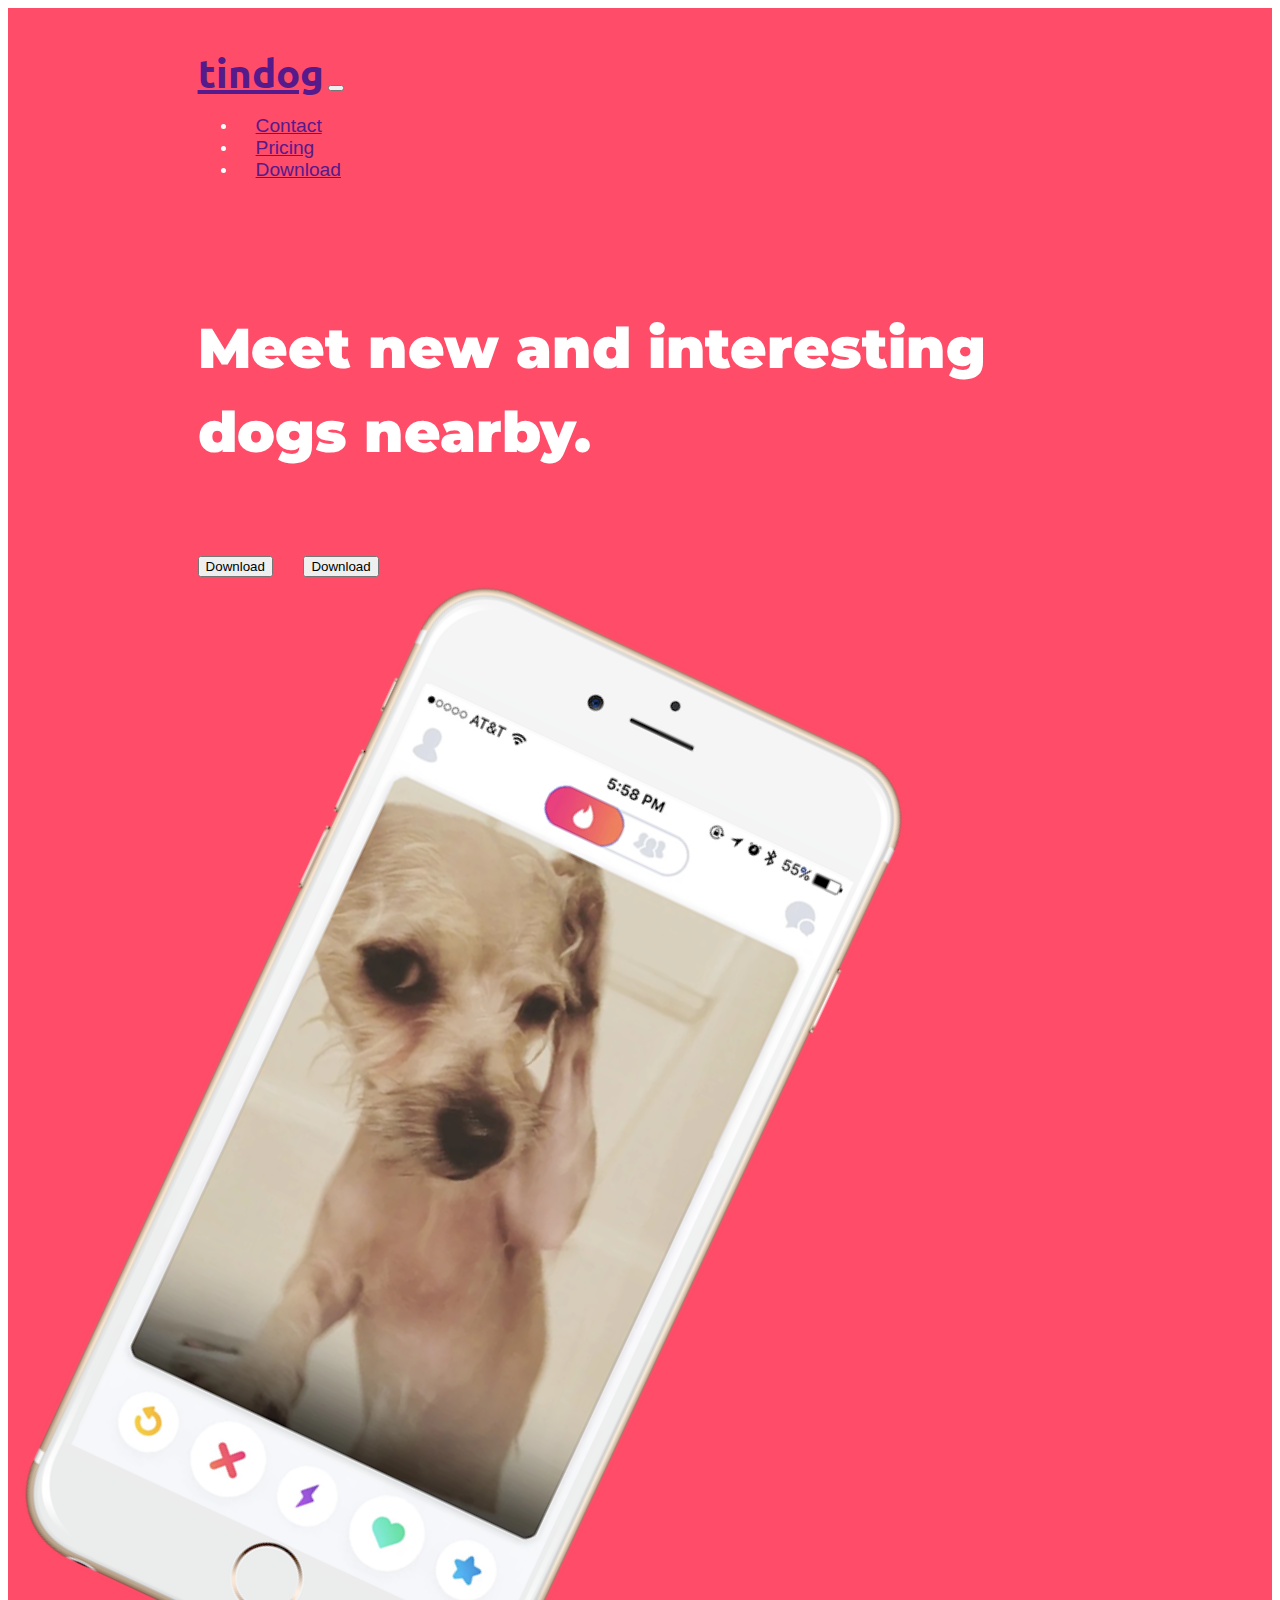
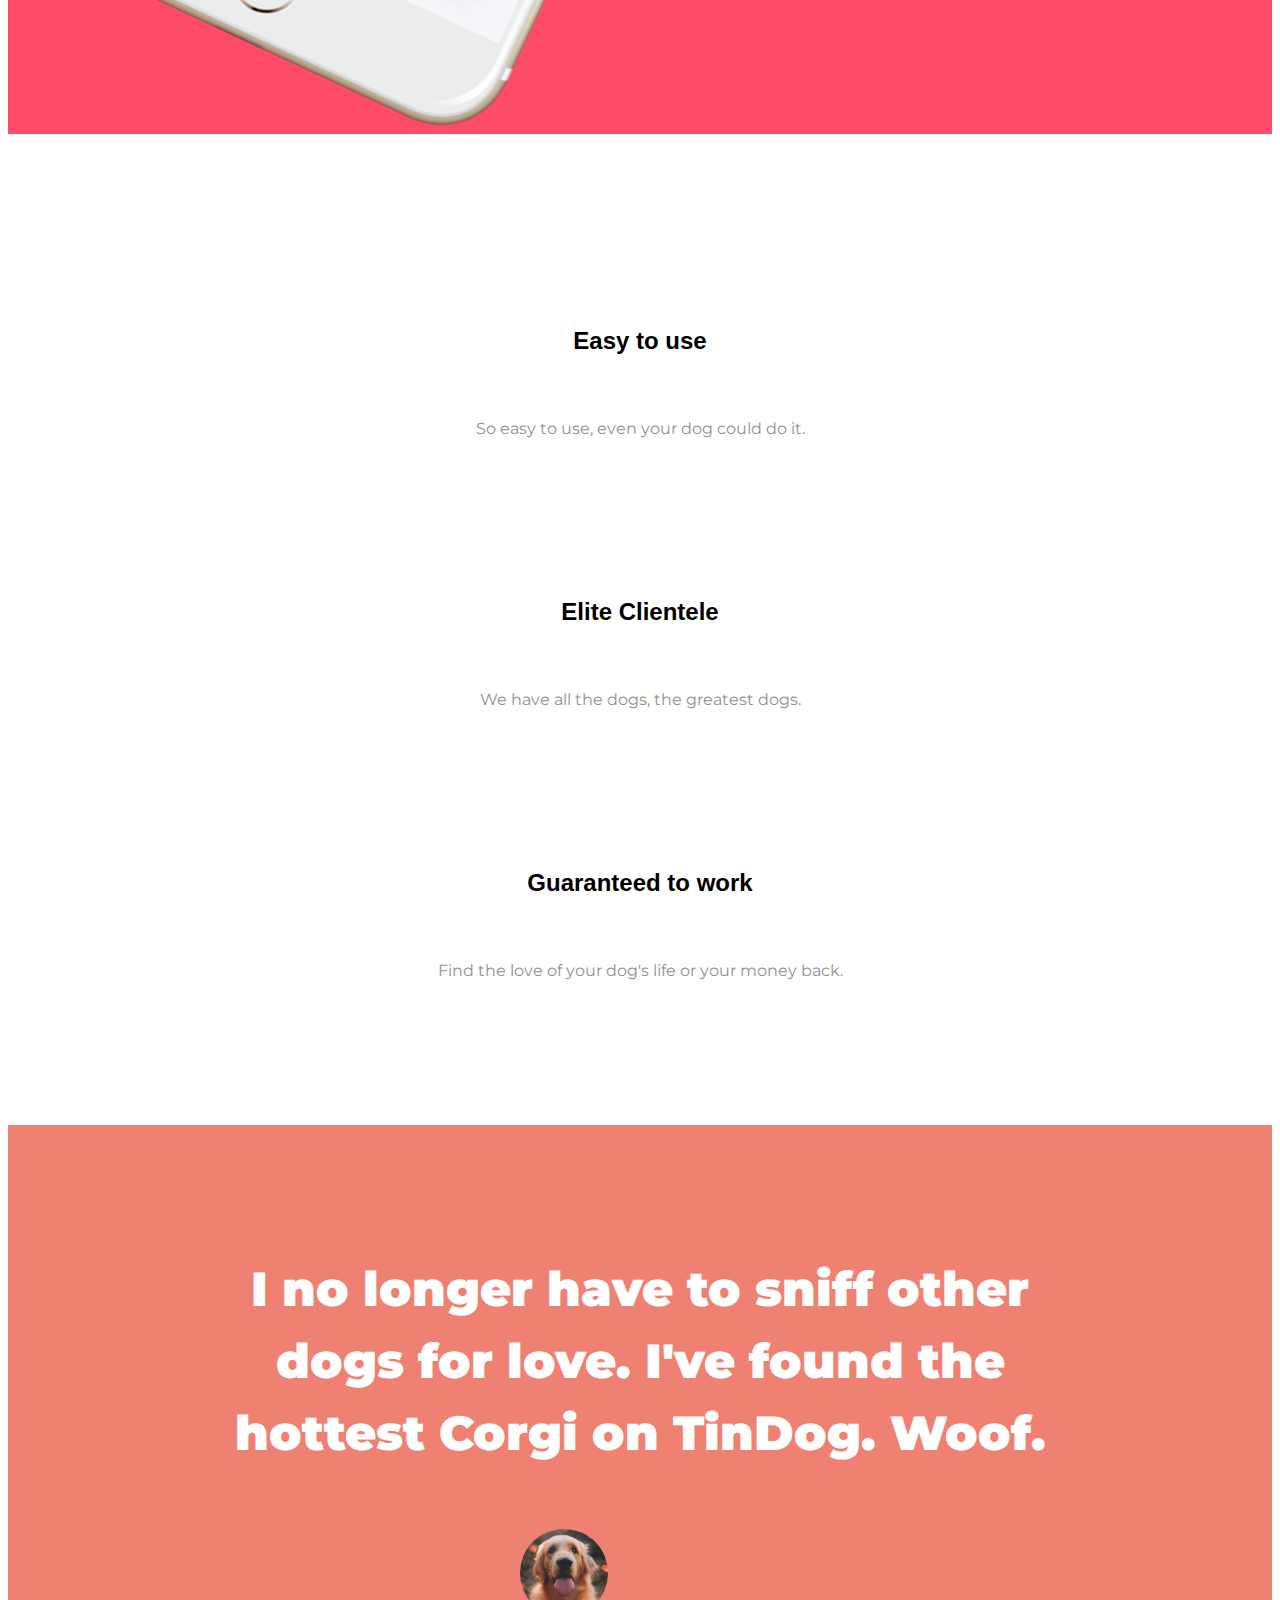
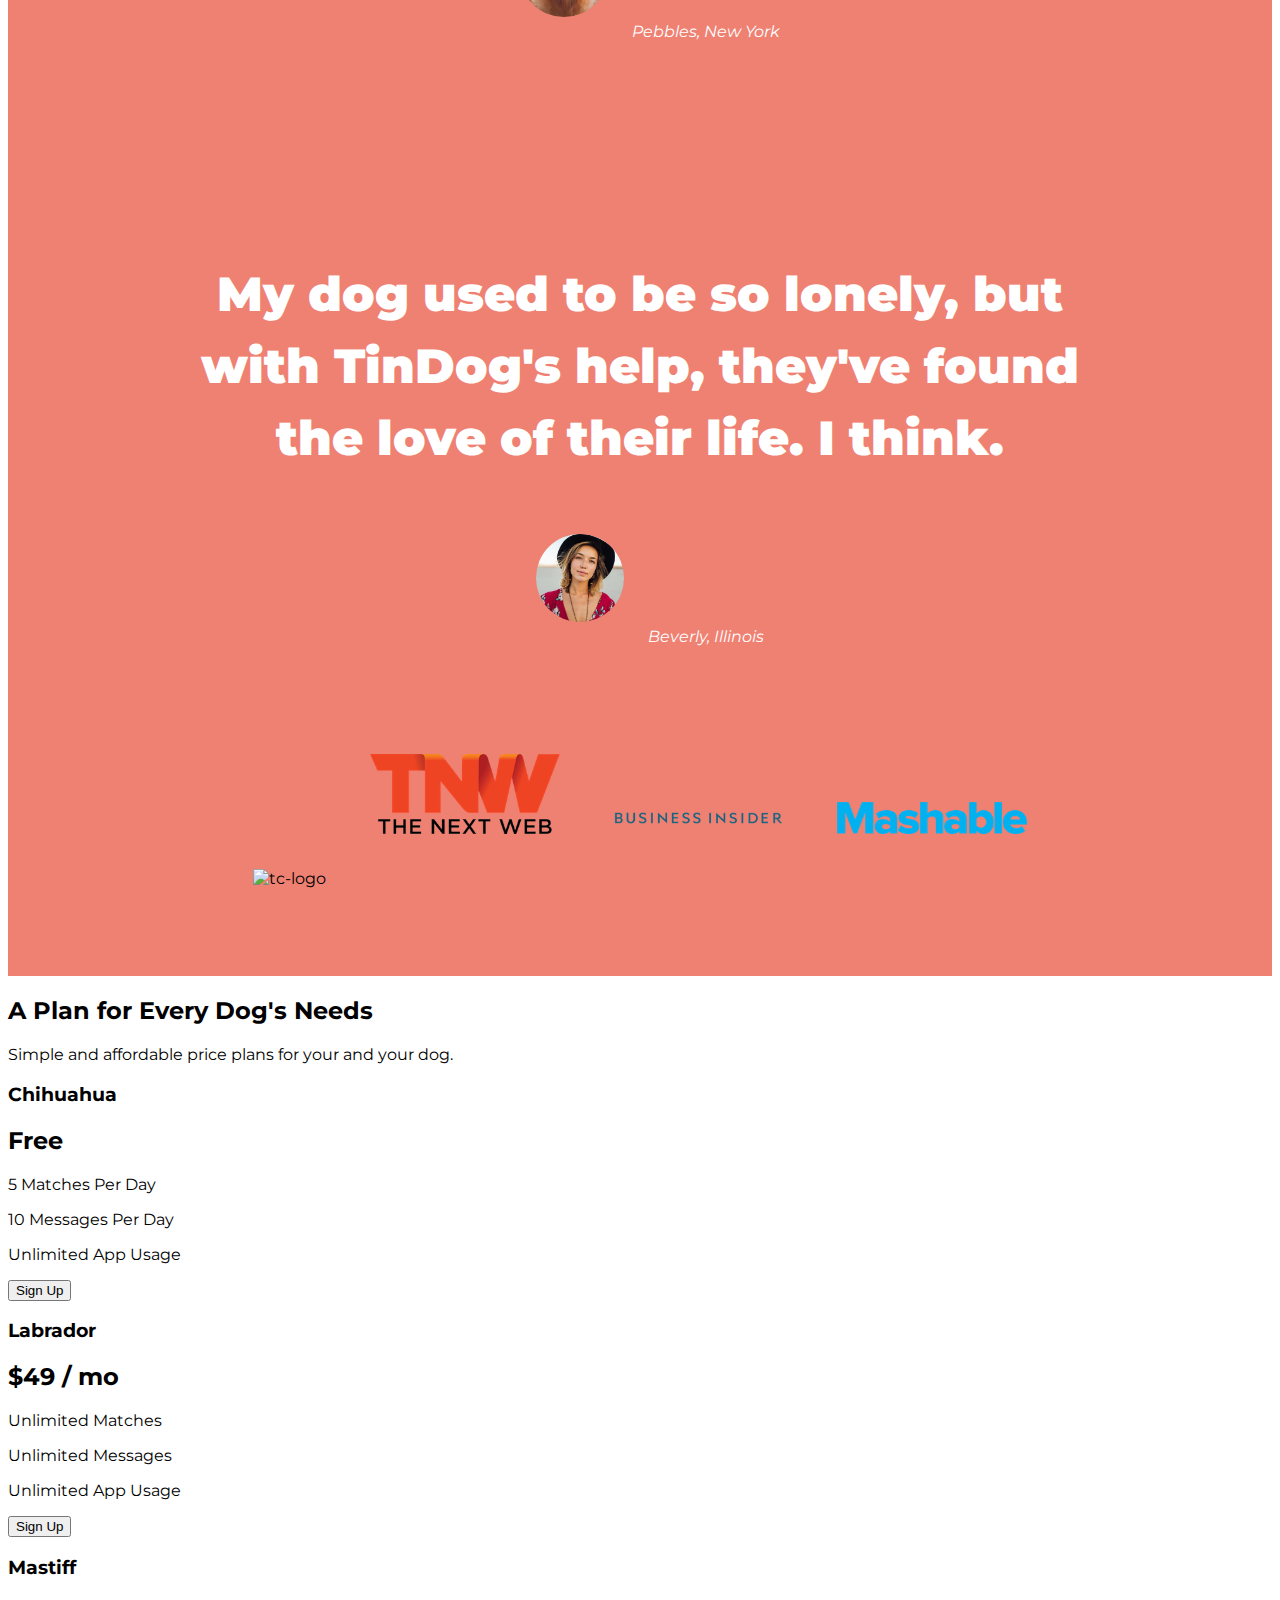
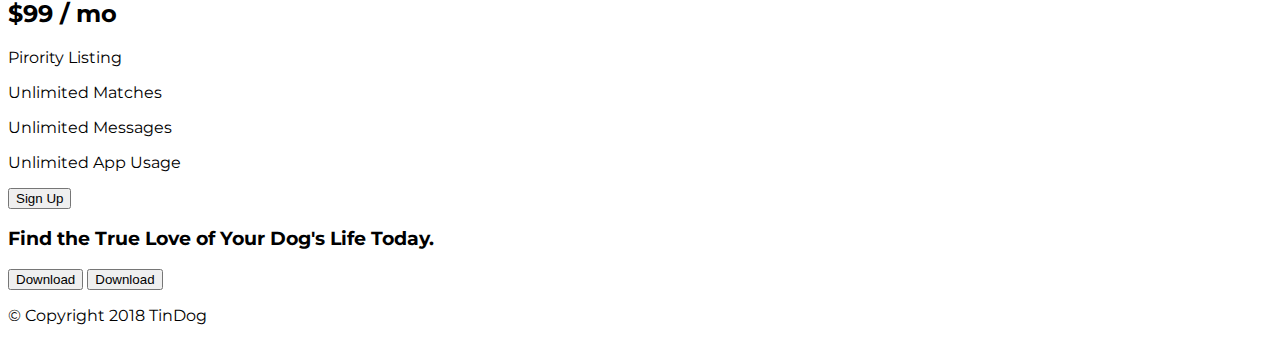
==== section7/tindog/index.html @ 39ee1fd9 "finish styling the testimonials section on the tindog project" ====
<!DOCTYPE html>
<html lang="en">

<head>
  <title>tindog</title>
  
  <meta charset="utf-8">
  <meta name="viewport" content="width=device-width, initial-scale=1, shrink-to-fit=no">

  <!-- Google Fonts -->
  <link rel="preconnect" href="https://fonts.gstatic.com">
  <link href="https://fonts.googleapis.com/css2?family=Montserrat:wght@100;300;400;500;900&family=Ubuntu:wght@300;400;700&display=swap" rel="stylesheet">

  <!-- CSS Stylesheets -->
  <link rel="stylesheet" href="https://cdn.jsdelivr.net/npm/bootstrap@4.6.0/dist/css/bootstrap.min.css" integrity="sha384-B0vP5xmATw1+K9KRQjQERJvTumQW0nPEzvF6L/Z6nronJ3oUOFUFpCjEUQouq2+l" crossorigin="anonymous">
  <link rel="stylesheet" href="css/styles.css">

  <!-- Font Awesome -->
  <script src="https://kit.fontawesome.com/623fcda905.js" crossorigin="anonymous"></script>

  <!-- Bootstrap Scripts -->
  <script src="https://code.jquery.com/jquery-3.5.1.slim.min.js" integrity="sha384-DfXdz2htPH0lsSSs5nCTpuj/zy4C+OGpamoFVy38MVBnE+IbbVYUew+OrCXaRkfj" crossorigin="anonymous"></script>
  <script src="https://cdn.jsdelivr.net/npm/popper.js@1.16.1/dist/umd/popper.min.js" integrity="sha384-9/reFTGAW83EW2RDu2S0VKaIzap3H66lZH81PoYlFhbGU+6BZp6G7niu735Sk7lN" crossorigin="anonymous"></script>
  <script src="https://cdn.jsdelivr.net/npm/bootstrap@4.6.0/dist/js/bootstrap.min.js" integrity="sha384-+YQ4JLhjyBLPDQt//I+STsc9iw4uQqACwlvpslubQzn4u2UU2UFM80nGisd026JF" crossorigin="anonymous"></script>
</head>

<body>

  <section id="title">

    <div class="container-fluid">

      <!-- Nav Bar -->
      <nav class="navbar navbar-expand-lg navbar-dark">
        <a class="navbar-brand" href="">tindog</a>
        <button class="navbar-toggler" type="button" data-toggle="collapse" data-target="#navbarSupportedContent" aria-controls="navbarSupportedContent" aria-expanded="false" aria-label="Toggle navigation">
          <span class="navbar-toggler-icon"></span>
        </button>
        <div class="collapse navbar-collapse" id="navbarSupportedContent">
          <ul class="navbar-nav ml-auto">
              <li class="nav-item">
                  <a class="nav-link" href="">Contact</a>
              </li>
              <li class="nav-item">
                  <a class="nav-link" href="">Pricing</a>
              </li>
              <li class="nav-item">
                  <a class="nav-link" href="">Download</a>
              </li>
          </ul>
        </div>
      </nav>


      <!-- Title -->
      <div class="row">
        <div class="col-lg-6">
          <h1>Meet new and interesting dogs nearby.</h1>
          <button type="button" class="btn btn-dark btn-lg download-button"><span class="fab fa-apple"></span> Download</button>
          <button type="button" class="btn btn-outline-light btn-lg download-button"><span class="fab fa-google-play"></span> Download</button>
        </div>
        <div class="col-lg-6">
          <img class="title-image" src="images/iphone6.png" alt="iphone-mockup">
        </div>
      </div>
        
    </div>

  </section>


  <!-- Features -->

  <section id="features">

    <div class="row">

      <div class="col-lg-4 feature-box">
        <span class="fas fa-check-circle fa-4x icon"></span>
        <h3>Easy to use</h3>
        <p>So easy to use, even your dog could do it.</p>
      </div>
        
      <div class="col-lg-4 feature-box">
        <span class="fas fa-bullseye fa-4x icon"></span>
        <h3>Elite Clientele</h3>
        <p>We have all the dogs, the greatest dogs.</p>
      </div>

      <div class="col-lg-4 feature-box">
        <span class="fas fa-heart fa-4x icon"></span>
        <h3>Guaranteed to work</h3>
        <p>Find the love of your dog's life or your money back.</p>
      </div>
      
    </div>

  </section>


  <!-- Testimonials -->

  <section id="testimonials">

    <div id = "testimonial-carousel" class="carousel slide" data-ride="false">

      <div class="carousel-inner">
        <div class="carousel-item active">
          <h2>I no longer have to sniff other dogs for love. I've found the hottest Corgi on TinDog. Woof.</h2>
          <img class="testimonial-image" src="images/dog-img.jpg" alt="dog-profile">
          <em>Pebbles, New York</em>
        </div>
        <div class="carousel-item">
          <h2 class="testimonial-text">My dog used to be so lonely, but with TinDog's help, they've found the love of their life. I think.</h2>
          <img class="testimonial-image" src="images/lady-img.jpg" alt="lady-profile">
          <em>Beverly, Illinois</em>
        </div>
      </div>
      <a class="carousel-control-prev" href="#testimonial-carousel" role="button" data-slide="prev">
        <span class="carousel-control-prev-icon"></span>
      </a>
      <a class="carousel-control-next" href="#testimonial-carousel" role="button" data-slide="next">
        <span class="carousel-control-next-icon"></span>
      </a>

    </div>

  </section>


  <!-- Press -->

  <section id="press">
    
    <img class="press-image" src="images/techcrunch.png" alt="tc-logo">
    <img class="press-image" src="images/tnw.png" alt="tnw-logo">
    <img class="press-image" src="images/bizinsider.png" alt="biz-insider-logo">
    <img class="press-image" src="images/mashable.png" alt="mashable-logo">

  </section>


  <!-- Pricing -->

  <section id="pricing">

    <h2>A Plan for Every Dog's Needs</h2>
    <p>Simple and affordable price plans for your and your dog.</p>


    <h3>Chihuahua</h3>
    <h2>Free</h2>
    <p>5 Matches Per Day</p>
    <p>10 Messages Per Day</p>
    <p>Unlimited App Usage</p>
    <button type="button">Sign Up</button>


    <h3>Labrador</h3>
    <h2>$49 / mo</h2>
    <p>Unlimited Matches</p>
    <p>Unlimited Messages</p>
    <p>Unlimited App Usage</p>
    <button type="button">Sign Up</button>


    <h3>Mastiff</h3>
    <h2>$99 / mo</h2>
    <p>Pirority Listing</p>
    <p>Unlimited Matches</p>
    <p>Unlimited Messages</p>
    <p>Unlimited App Usage</p>
    <button type="button">Sign Up</button>

  </section>


  <!-- Call to Action -->

  <section id="cta">

    <h3>Find the True Love of Your Dog's Life Today.</h3>
    <button type="button">Download</button>
    <button type="button">Download</button>

  </section>


  <!-- Footer -->

  <footer id="footer">

    <p>© Copyright 2018 TinDog</p>

  </footer>


</body>

</html>
---- section7/tindog/css/styles.css ----
body {
    font-family: 'Montserrat', sans-serif;
}

h1 {
    font-family: 'Montserrat', sans-serif;
    font-size: 3.5rem;
    font-weight: 900;
    line-height: 1.5;
}

#title {
    background-color: #ff4c68;
    color: white;
}

.container-fluid {
    padding: 3% 15%;
}

/* Navigation Bar */
.navbar {
    padding: 0 0 4.5rem;
}

.navbar-brand {
    font-family: 'Ubuntu', sans-serif;
    font-size: 2.5rem;
    font-weight: bold;
}

.nav-item {
    padding: 0 18px;
}

.nav-link {
    font-family: 'Monserrat', sans-serif;
    font-size: 1.2rem;
    font-weight: 300;
}

/* Download Buttons */
.download-button {
    margin: 5% 3% 5% 0;
}

/* Title Image */
.title-image {
    width: 60%;
    transform: rotate(25deg);
}

/* Features */
#features {
    padding: 7% 15%;
}

.feature-box {
    text-align: center;
    padding: 4.5%;
}

.feature-box h3 {
    font-family: 'Monserrat', sans-serif;
    font-size: 1.5rem;
    font-weight: bold;
    padding: 5%;
}

.feature-box p {
    color: #8f8f8f;
}

.icon {
    color: #ef8172;
    margin-bottom: 1rem;
}

.icon:hover {
    color: #ff4c68;
}

/* Testimonial section */

#testimonials {
    background-color: #ef8172;
    text-align: center;
    color: #fff;
}

#testimonials h2 {
    font-family: 'Montserrat', sans-serif;
    font-size: 3rem;
    font-weight: 900;
    line-height: 1.5;
}

.testimonial-image {
    width: 10%;
    border-radius: 100%;
    margin: 20px;
}

.carousel-item {
    padding: 7% 15%;
}

#press {
    background-color: #ef8172;
    text-align: center;
    padding-bottom: 3%;
}

.press-image {
    width: 15%;
    margin: 20px 20px 50px;
}
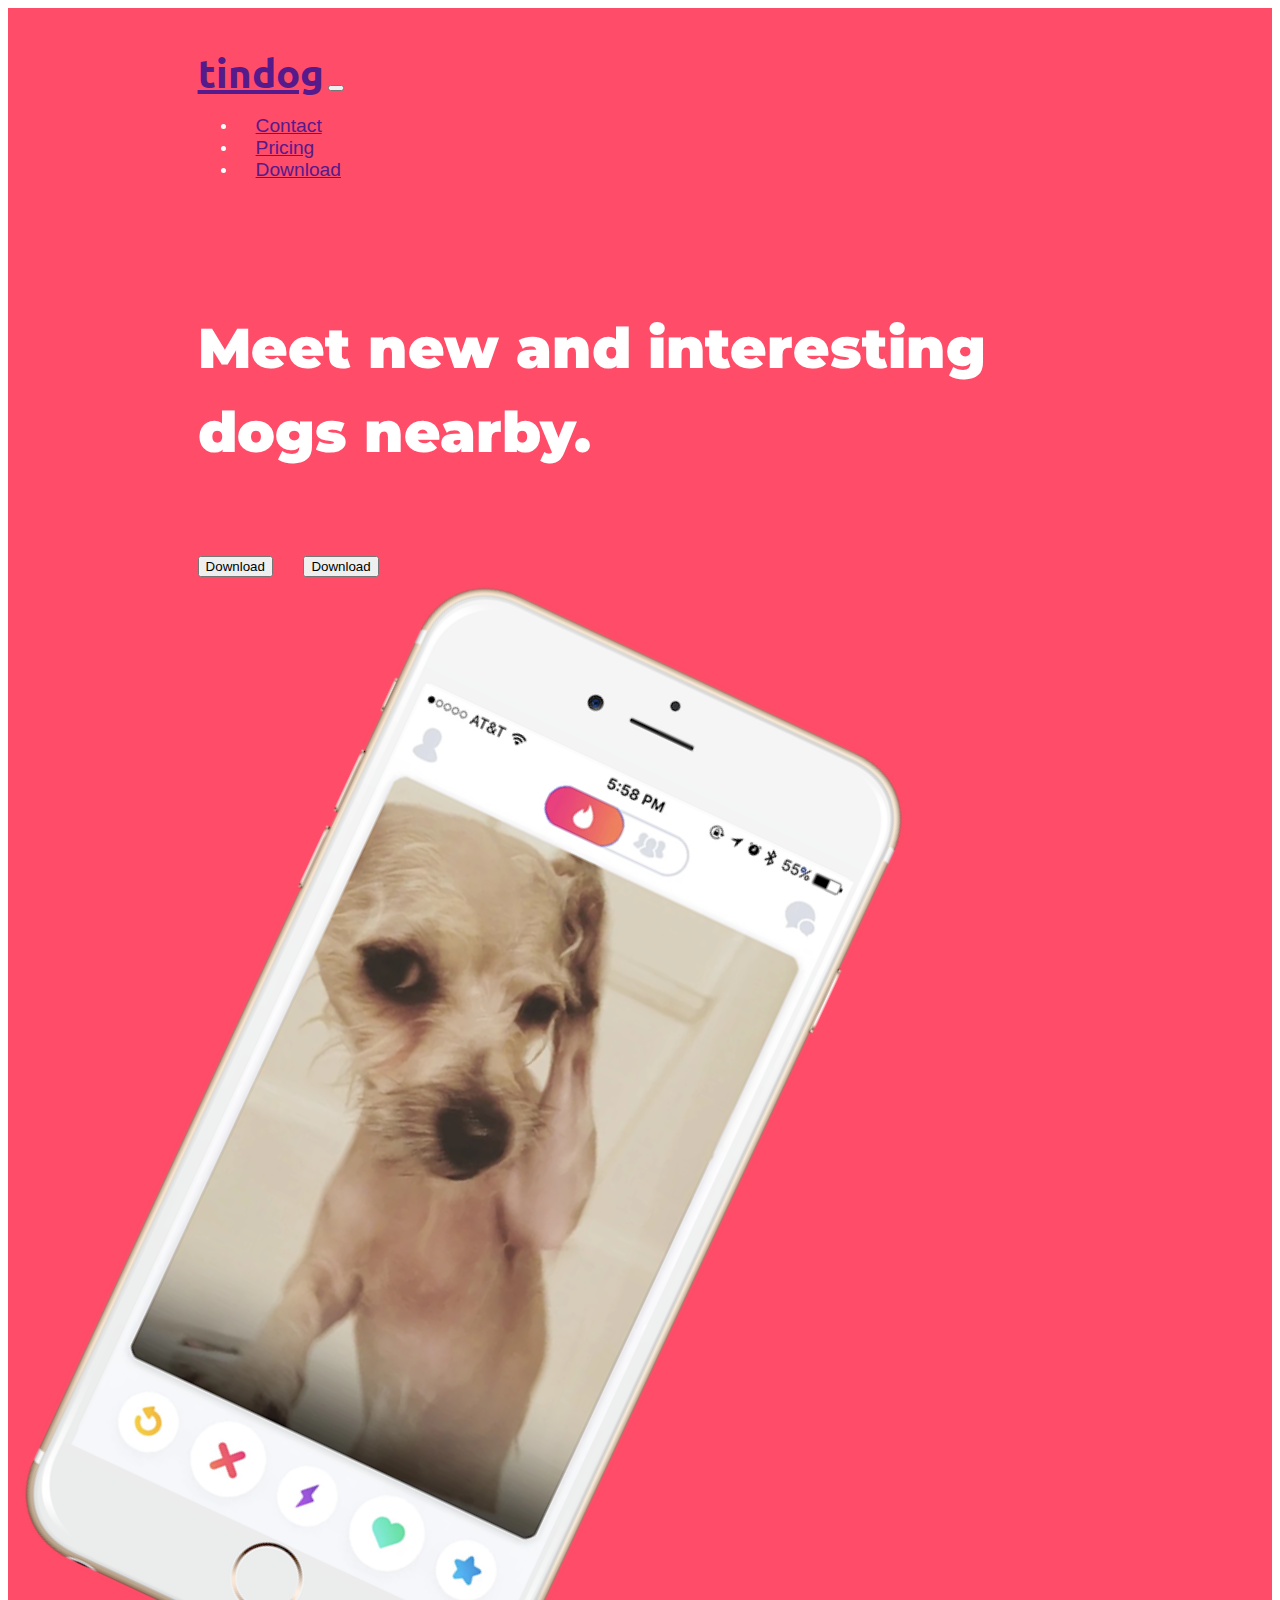
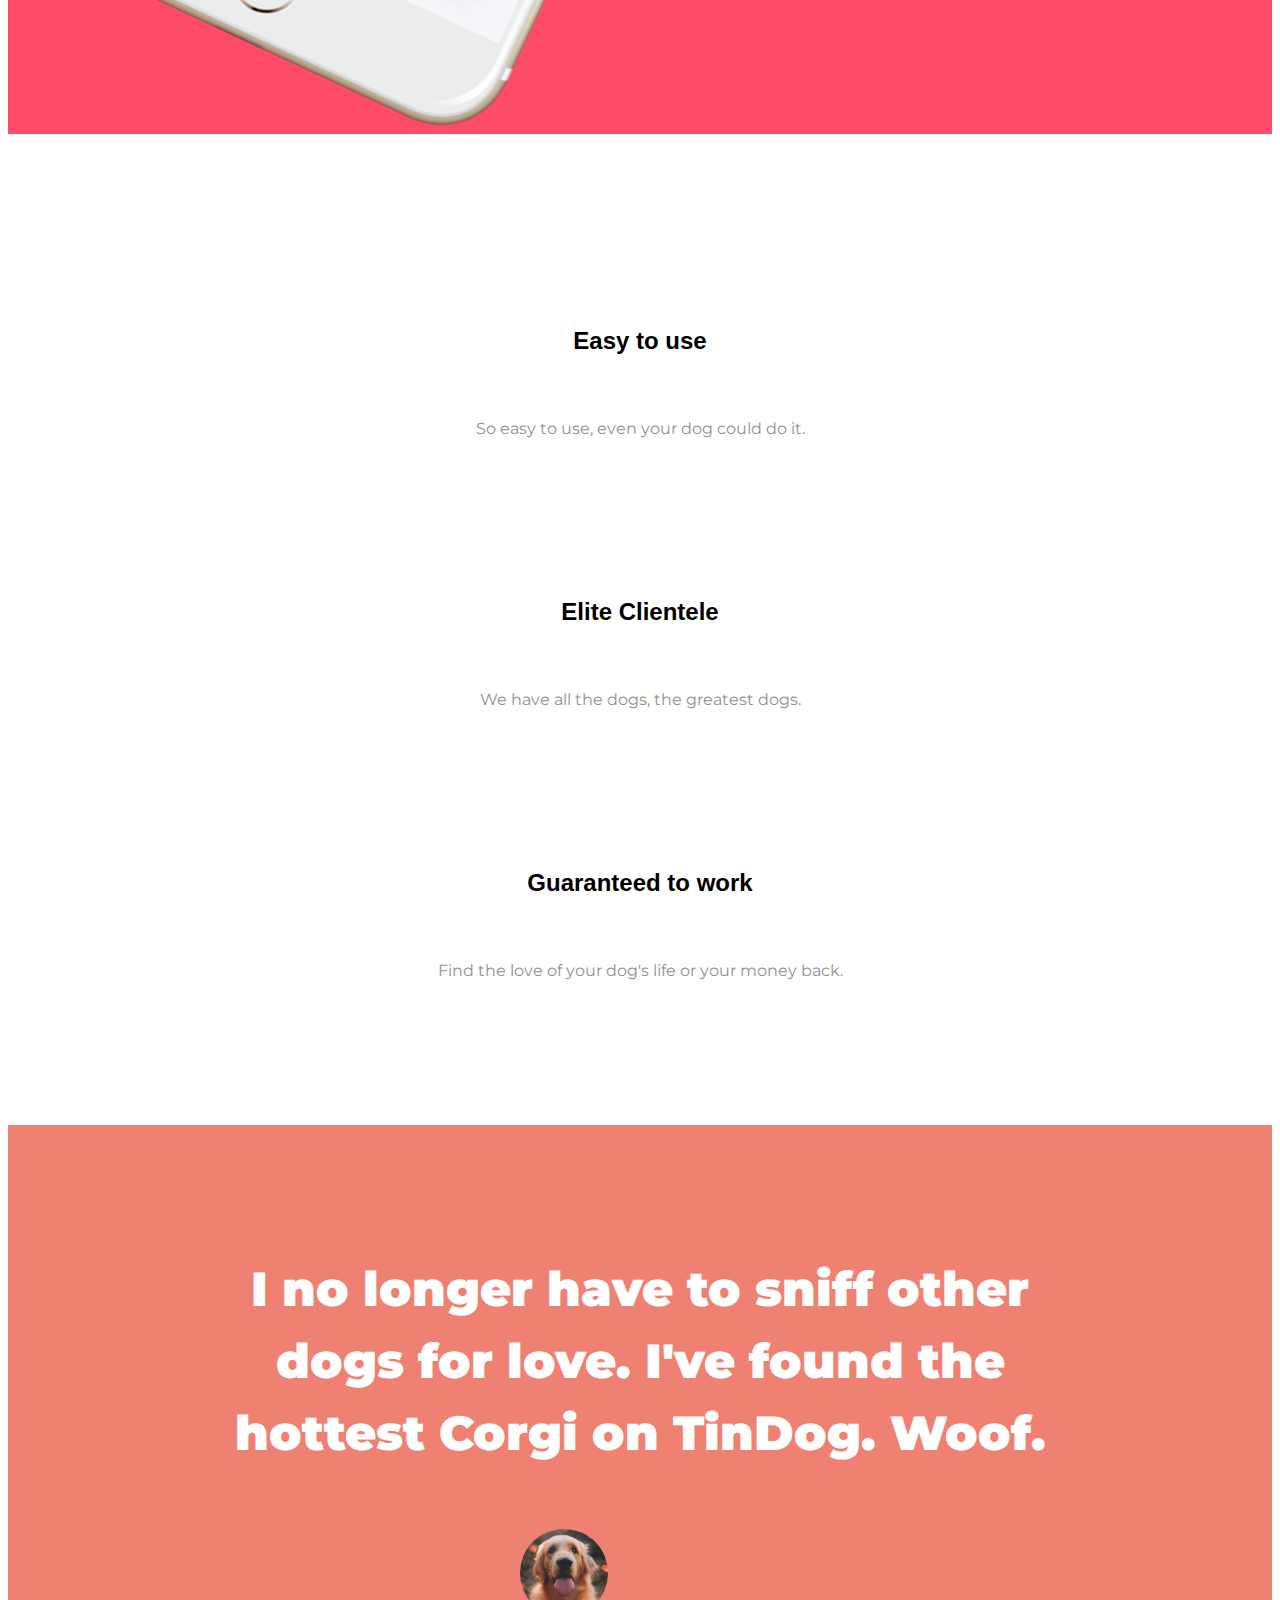
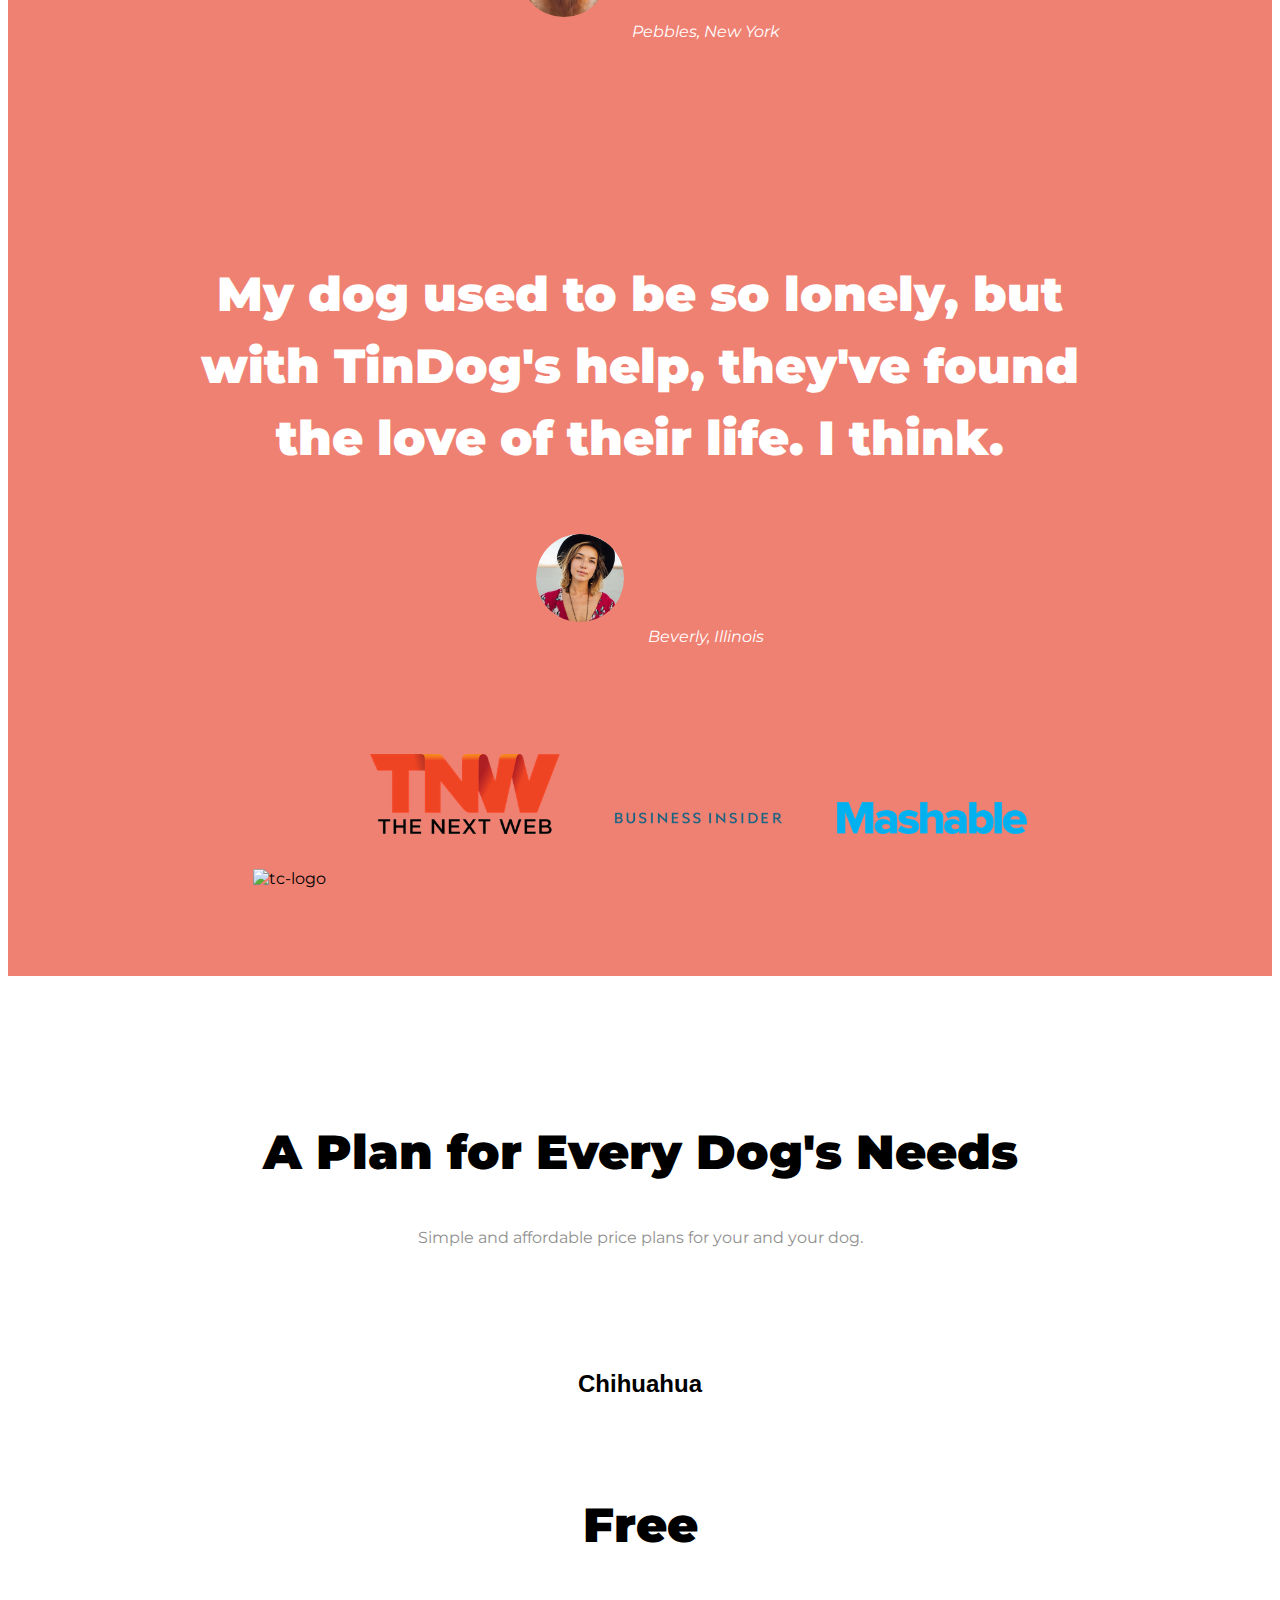
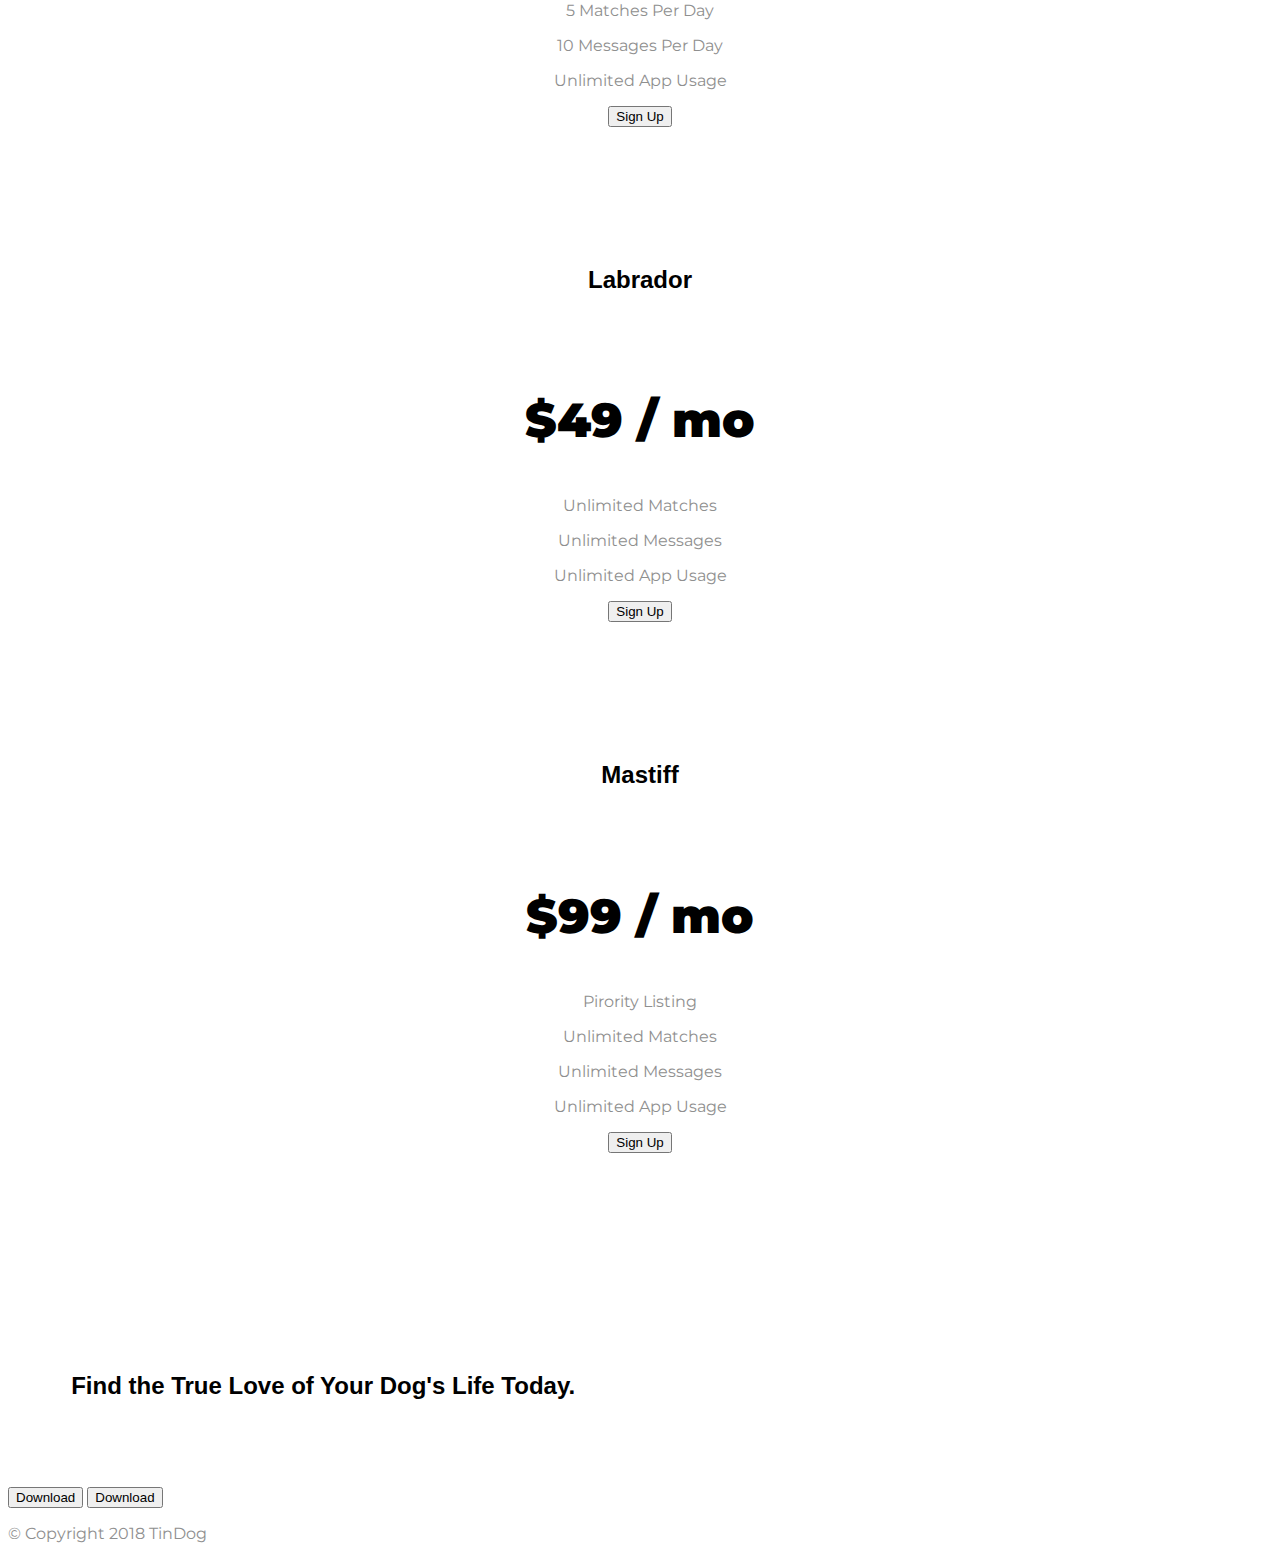
==== commit a41f1394: "finish styling the pricing section on the tindog project" ====
--- a/section7/tindog/index.html
+++ b/section7/tindog/index.html
@@ -131,7 +131,7 @@
   <!-- Press -->
 
   <section id="press">
-    
+
     <img class="press-image" src="images/techcrunch.png" alt="tc-logo">
     <img class="press-image" src="images/tnw.png" alt="tnw-logo">
     <img class="press-image" src="images/bizinsider.png" alt="biz-insider-logo">
@@ -147,30 +147,55 @@
     <h2>A Plan for Every Dog's Needs</h2>
     <p>Simple and affordable price plans for your and your dog.</p>
 
-
-    <h3>Chihuahua</h3>
-    <h2>Free</h2>
-    <p>5 Matches Per Day</p>
-    <p>10 Messages Per Day</p>
-    <p>Unlimited App Usage</p>
-    <button type="button">Sign Up</button>
-
-
-    <h3>Labrador</h3>
-    <h2>$49 / mo</h2>
-    <p>Unlimited Matches</p>
-    <p>Unlimited Messages</p>
-    <p>Unlimited App Usage</p>
-    <button type="button">Sign Up</button>
-
-
-    <h3>Mastiff</h3>
-    <h2>$99 / mo</h2>
-    <p>Pirority Listing</p>
-    <p>Unlimited Matches</p>
-    <p>Unlimited Messages</p>
-    <p>Unlimited App Usage</p>
-    <button type="button">Sign Up</button>
+    <div class="row">
+
+      <div class="pricing-column col-lg-4 col-md-6">
+        <div class="card">
+          <div class="card-header">
+            <h3>Chihuahua</h3>
+          </div>
+          <div class="card-body">
+            <h2>Free</h2>
+            <p>5 Matches Per Day</p>
+            <p>10 Messages Per Day</p>
+            <p>Unlimited App Usage</p>
+            <button class="btn btn-lg btn-block btn-outline-dark" type="button">Sign Up</button>
+          </div>
+        </div>
+      </div>
+
+      <div class="pricing-column col-lg-4 col-md-6">
+        <div class="card">
+          <div class="card-header">
+            <h3>Labrador</h3>
+          </div>
+          <div class="card-body">
+            <h2>$49 / mo</h2>
+            <p>Unlimited Matches</p>
+            <p>Unlimited Messages</p>
+            <p>Unlimited App Usage</p>
+            <button class="btn btn-lg btn-block btn-dark" type="button">Sign Up</button>
+          </div>
+        </div>
+      </div>
+
+      <div class="pricing-column col-lg-4 col-md-12">
+        <div class="card">
+          <div class="card-header">
+            <h3>Mastiff</h3>
+          </div>
+          <div class="card-body">
+            <h2>$99 / mo</h2>
+            <p>Pirority Listing</p>
+            <p>Unlimited Matches</p>
+            <p>Unlimited Messages</p>
+            <p>Unlimited App Usage</p>
+            <button class="btn btn-lg btn-block btn-dark" type="button">Sign Up</button>
+          </div>
+        </div>
+      </div>
+
+    </div>
 
   </section>
 
--- a/section7/tindog/css/styles.css
+++ b/section7/tindog/css/styles.css
@@ -7,6 +7,24 @@
     font-size: 3.5rem;
     font-weight: 900;
     line-height: 1.5;
+}
+
+h2 {
+    font-family: 'Montserrat', sans-serif;
+    font-size: 3rem;
+    font-weight: 900;
+    line-height: 1.5;
+}
+
+h3 {
+    font-family: 'Monserrat', sans-serif;
+    font-size: 1.5rem;
+    font-weight: bold;
+    padding: 5%;
+}
+
+p {
+    color: #8f8f8f;
 }
 
 #title {
@@ -60,17 +78,6 @@
     padding: 4.5%;
 }
 
-.feature-box h3 {
-    font-family: 'Monserrat', sans-serif;
-    font-size: 1.5rem;
-    font-weight: bold;
-    padding: 5%;
-}
-
-.feature-box p {
-    color: #8f8f8f;
-}
-
 .icon {
     color: #ef8172;
     margin-bottom: 1rem;
@@ -86,13 +93,6 @@
     background-color: #ef8172;
     text-align: center;
     color: #fff;
-}
-
-#testimonials h2 {
-    font-family: 'Montserrat', sans-serif;
-    font-size: 3rem;
-    font-weight: 900;
-    line-height: 1.5;
 }
 
 .testimonial-image {
@@ -115,3 +115,14 @@
     width: 15%;
     margin: 20px 20px 50px;
 }
+
+/* Pricing Section */
+
+#pricing {
+    padding: 100px;
+    text-align: center;
+}
+
+.pricing-column {
+    padding: 3% 2%;
+}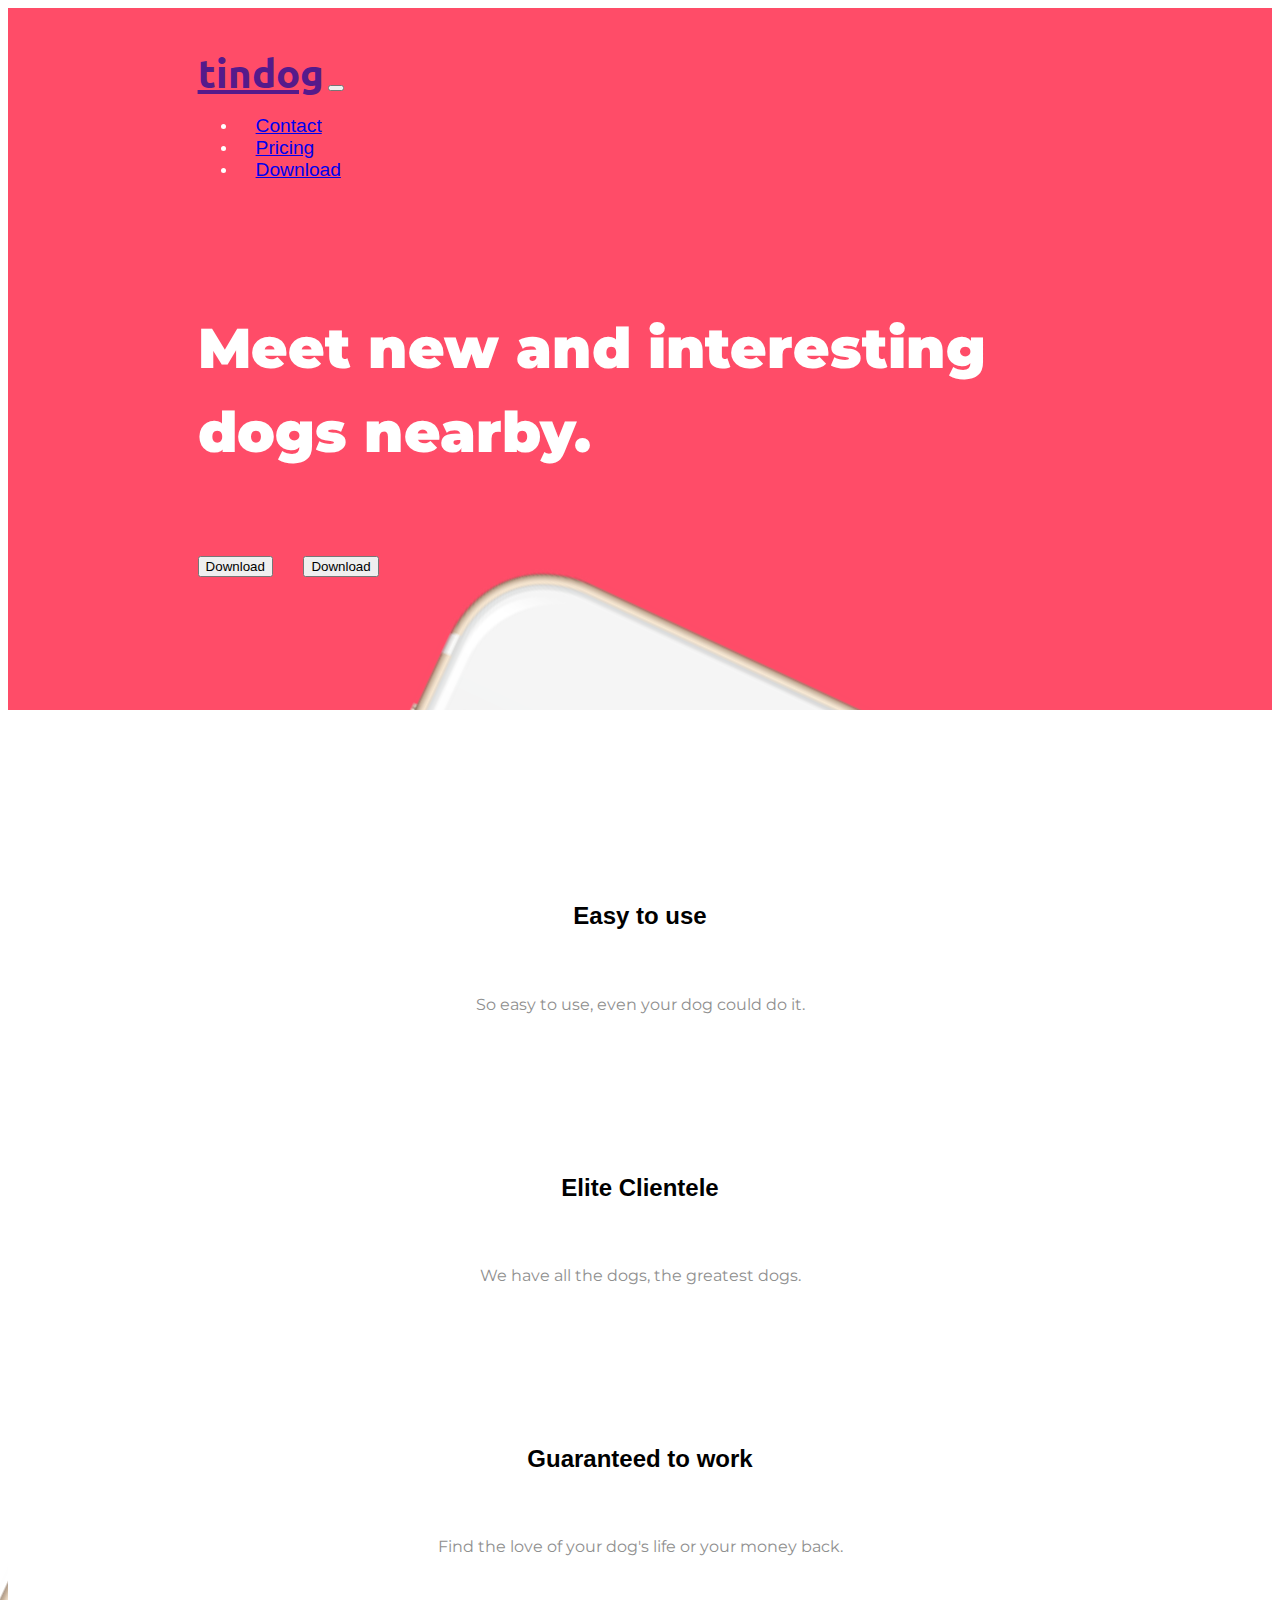
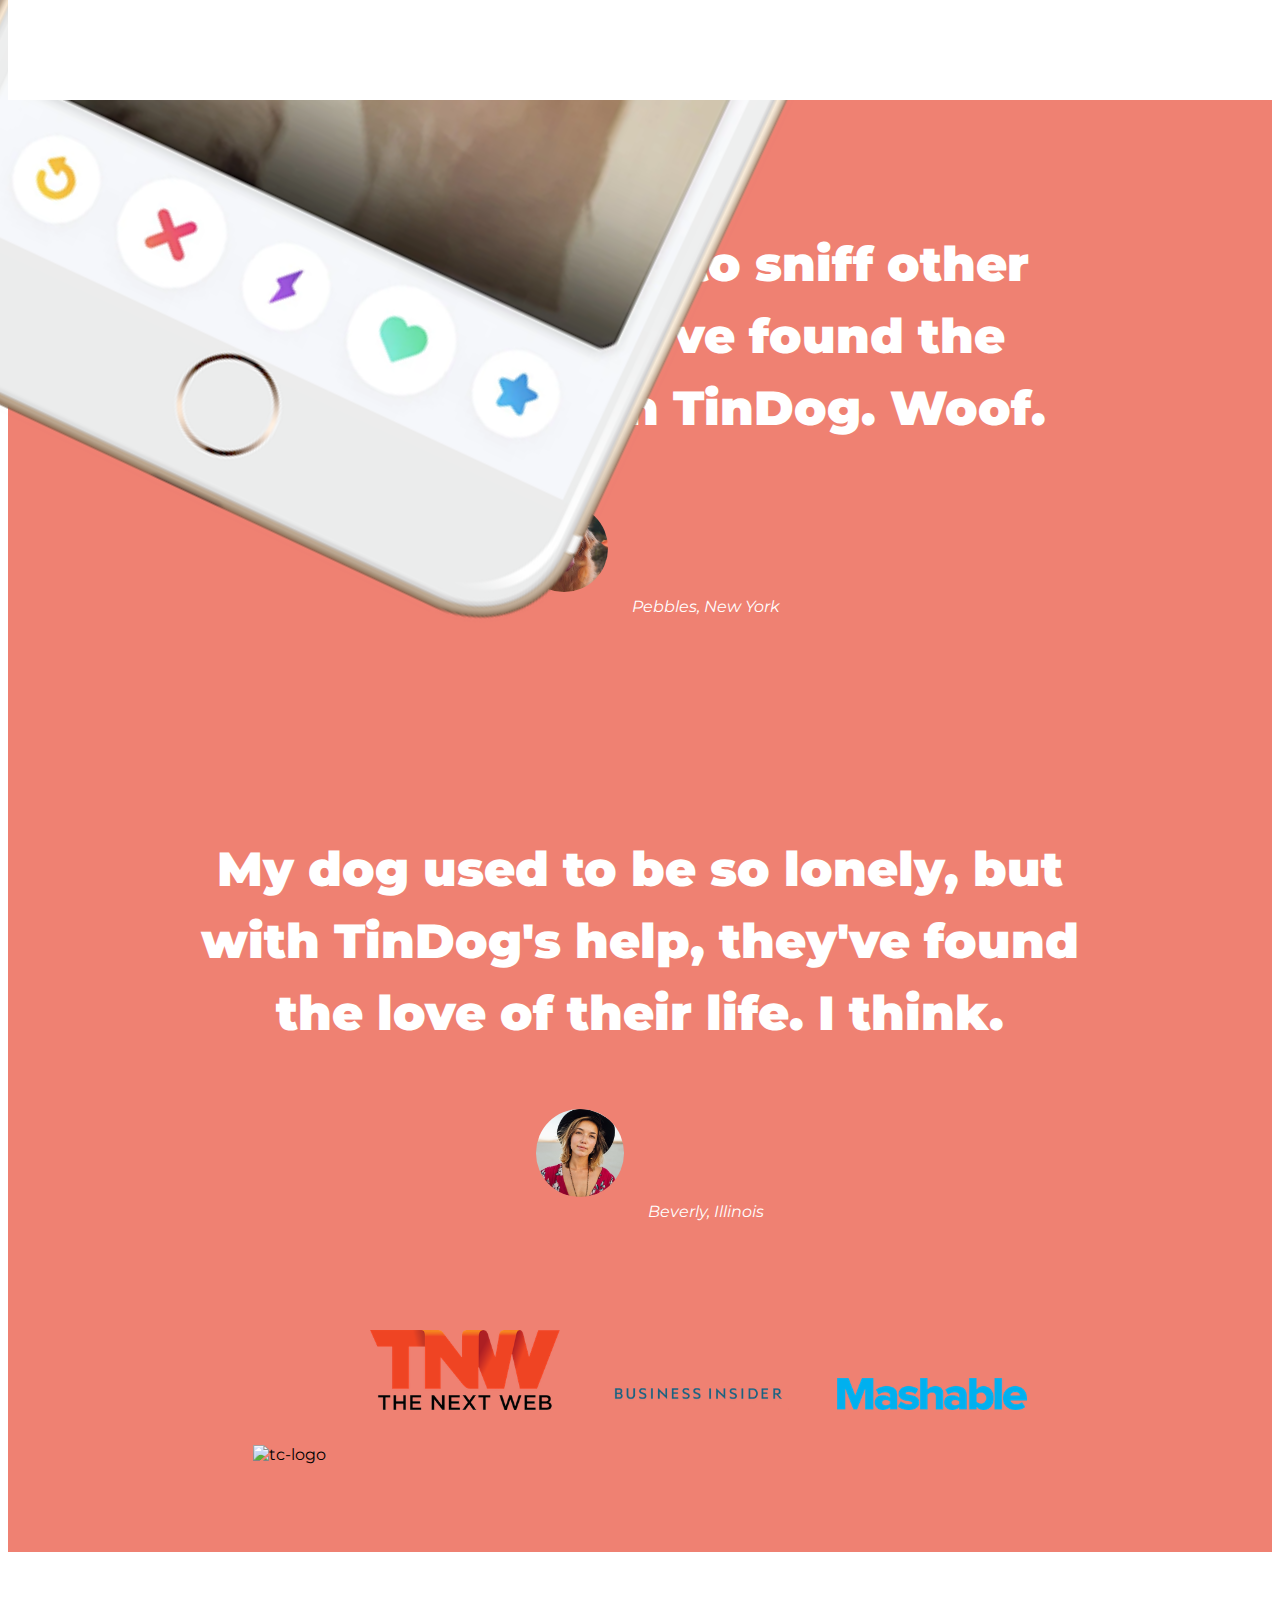
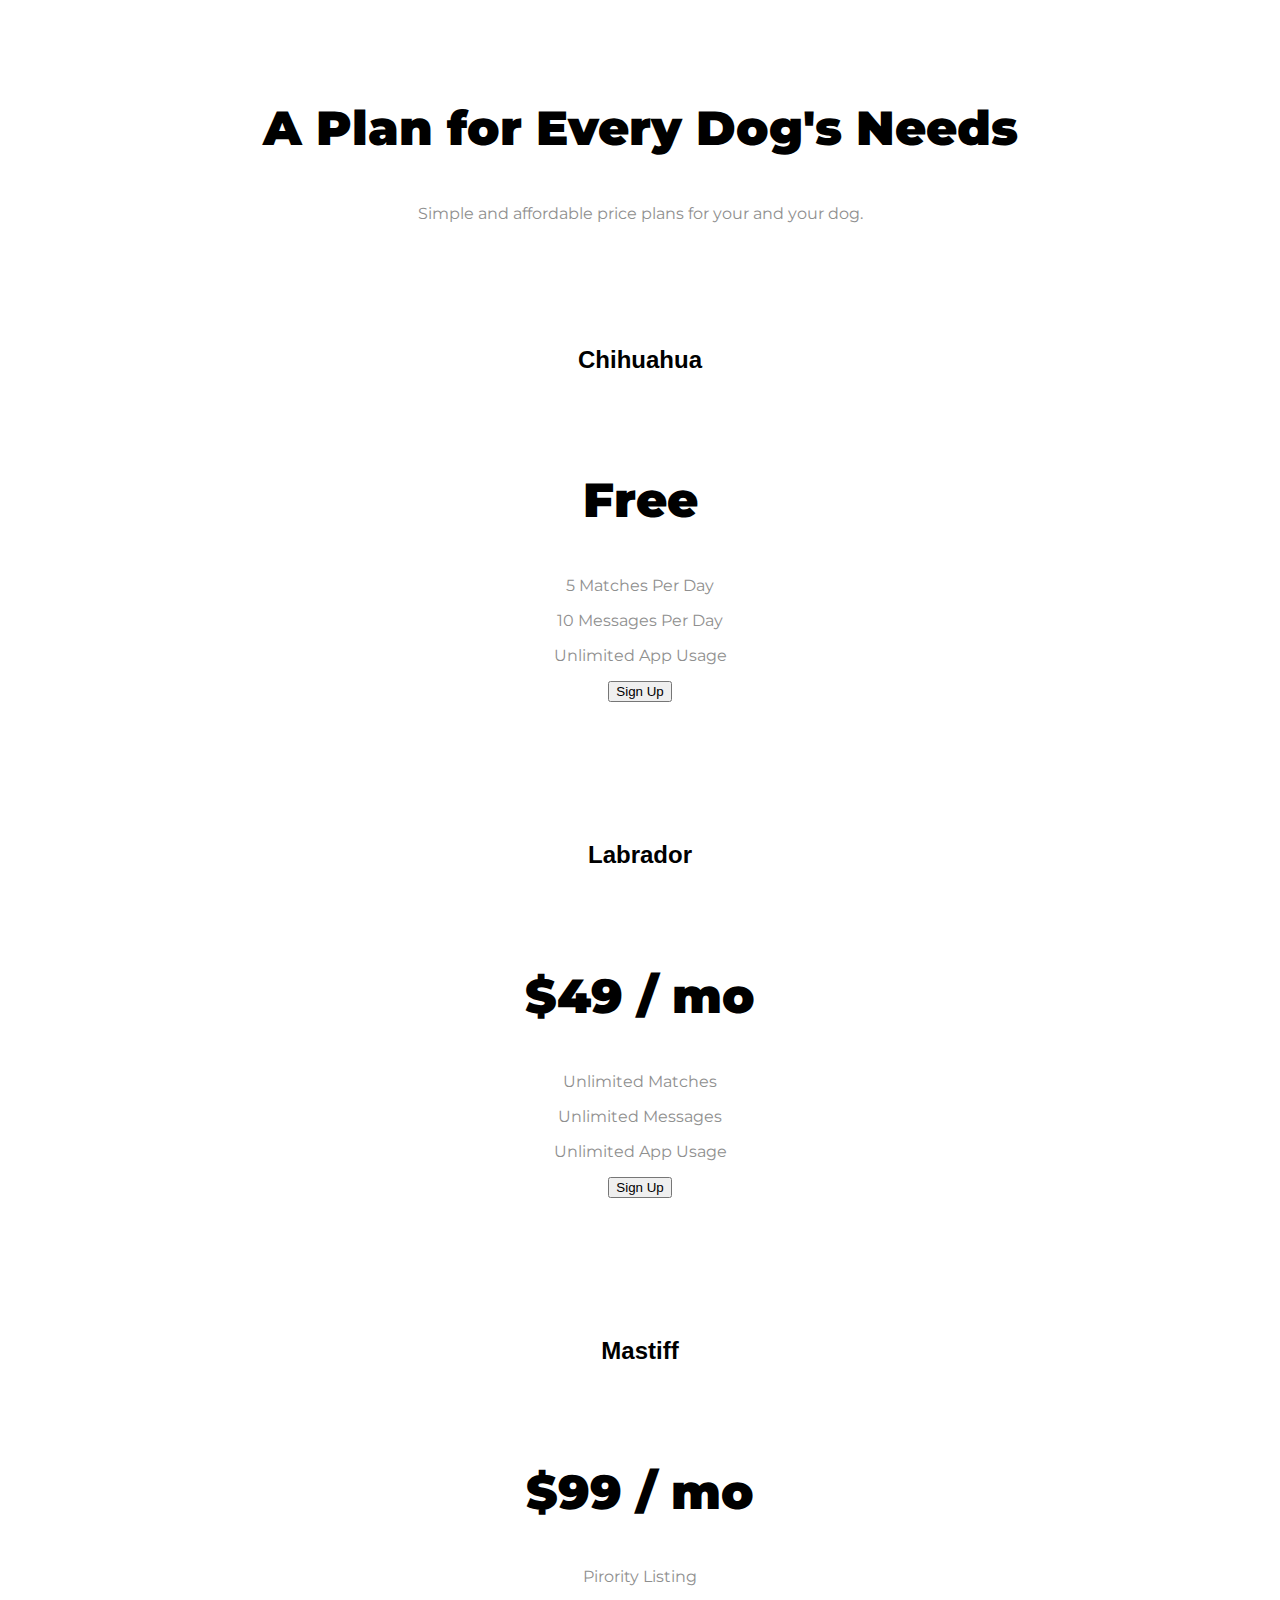
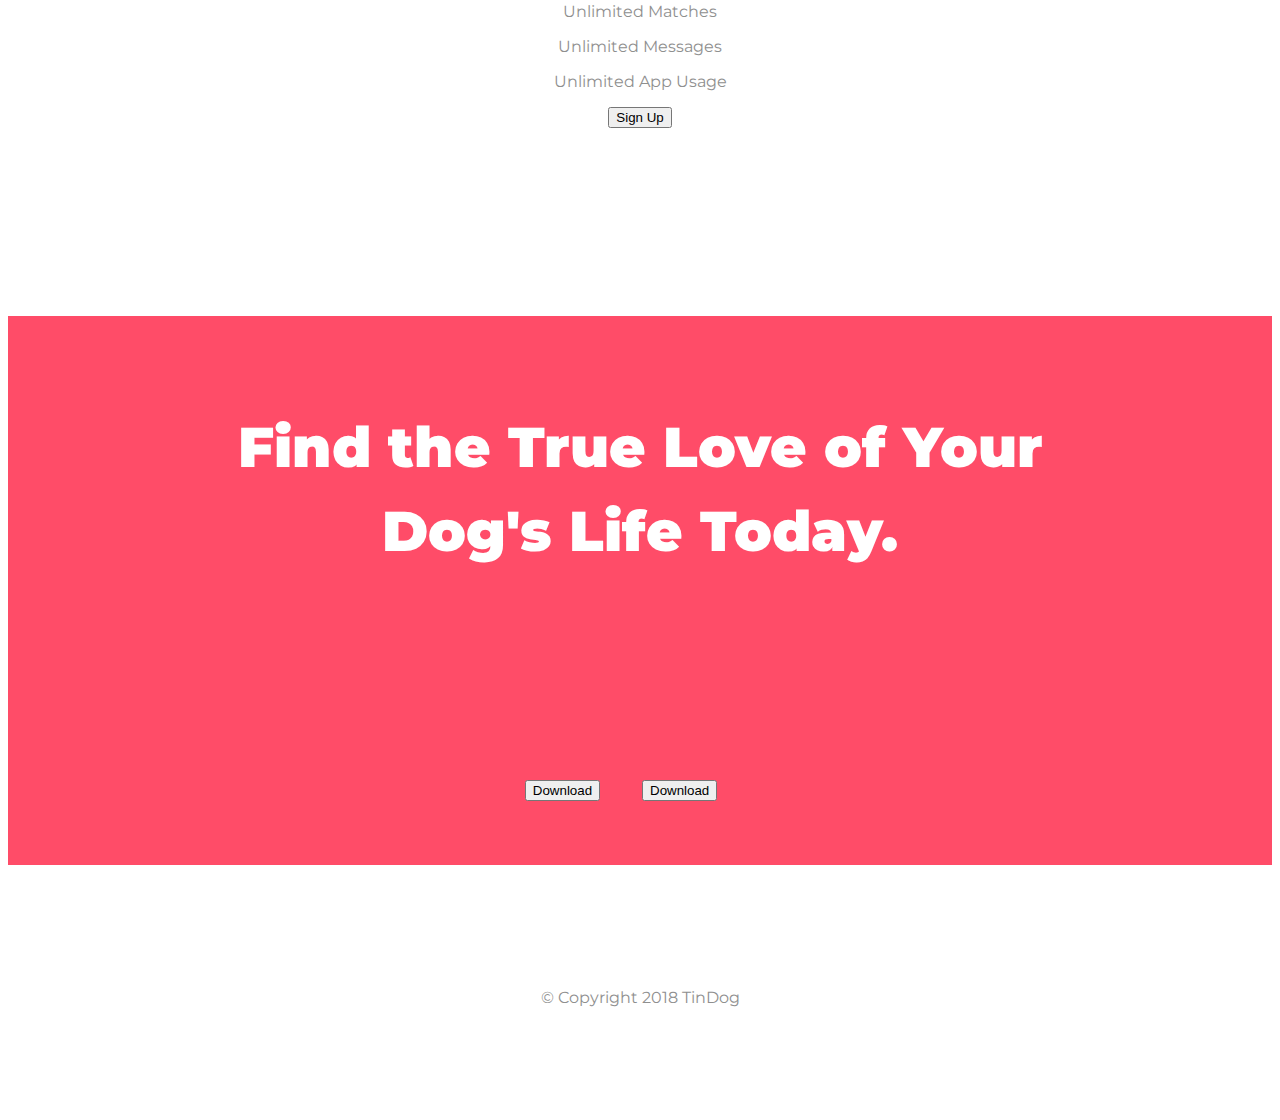
==== commit bcfe1e46: "finish styling the cta and footer sections on the tindog project" ====
--- a/section7/tindog/index.html
+++ b/section7/tindog/index.html
@@ -39,13 +39,13 @@
         <div class="collapse navbar-collapse" id="navbarSupportedContent">
           <ul class="navbar-nav ml-auto">
               <li class="nav-item">
-                  <a class="nav-link" href="">Contact</a>
+                  <a class="nav-link" href="#footer">Contact</a>
               </li>
               <li class="nav-item">
-                  <a class="nav-link" href="">Pricing</a>
+                  <a class="nav-link" href="#pricing">Pricing</a>
               </li>
               <li class="nav-item">
-                  <a class="nav-link" href="">Download</a>
+                  <a class="nav-link" href="#cta">Download</a>
               </li>
           </ul>
         </div>
@@ -204,9 +204,10 @@
 
   <section id="cta">
 
-    <h3>Find the True Love of Your Dog's Life Today.</h3>
-    <button type="button">Download</button>
-    <button type="button">Download</button>
+    <h3 class="cta-heading">Find the True Love of Your Dog's Life Today.</h3>
+    <button type="button" class="btn btn-dark btn-lg download-button"><span class="fab fa-apple"></span> Download</button>
+    <button type="button" class="btn btn-light btn-lg download-button"><span class="fab fa-google-play"></span> Download</button>
+  
 
   </section>
 
@@ -215,6 +216,10 @@
 
   <footer id="footer">
 
+    <span class="social-icon fab fa-facebook-f"></span>
+    <span class="social-icon fab fa-twitter"></span>
+    <span class="social-icon fab fa-instagram"></span>
+    <span class="social-icon fas fa-envelope"></span>
     <p>© Copyright 2018 TinDog</p>
 
   </footer>
--- a/section7/tindog/css/styles.css
+++ b/section7/tindog/css/styles.css
@@ -33,7 +33,7 @@
 }
 
 .container-fluid {
-    padding: 3% 15%;
+    padding: 3% 15% 7%;
 }
 
 /* Navigation Bar */
@@ -66,11 +66,15 @@
 .title-image {
     width: 60%;
     transform: rotate(25deg);
+    position: absolute;
+    right: 30%;
 }
 
-/* Features */
+/* Features Section */
 #features {
     padding: 7% 15%;
+    background-color: white;
+    position: relative;
 }
 
 .feature-box {
@@ -87,7 +91,7 @@
     color: #ff4c68;
 }
 
-/* Testimonial section */
+/* Testimonial Section */
 
 #testimonials {
     background-color: #ef8172;
@@ -125,4 +129,41 @@
 
 .pricing-column {
     padding: 3% 2%;
+}
+
+/* Call to Action Section */
+#cta {
+    background-color: #ff4c68;
+    text-align: center;
+    color: #fff;
+}
+
+.cta-heading {
+    font-family: 'Montserrat', sans-serif;
+    font-size: 3.5rem;
+    font-weight: 900;
+    line-height: 1.5;
+    padding: 7% 15%;
+}
+
+/* Footer Section */
+#footer {
+    padding: 7% 15%;
+    text-align: center;
+}
+
+.social-icon {
+    margin: 20px 10px;
+}
+
+/* Media Queries*/
+@media (max-width: 992px) {
+    #title {
+        text-align: center;
+    }
+
+    .title-image {
+        position: static;
+        transform: rotate(0);
+    }
 }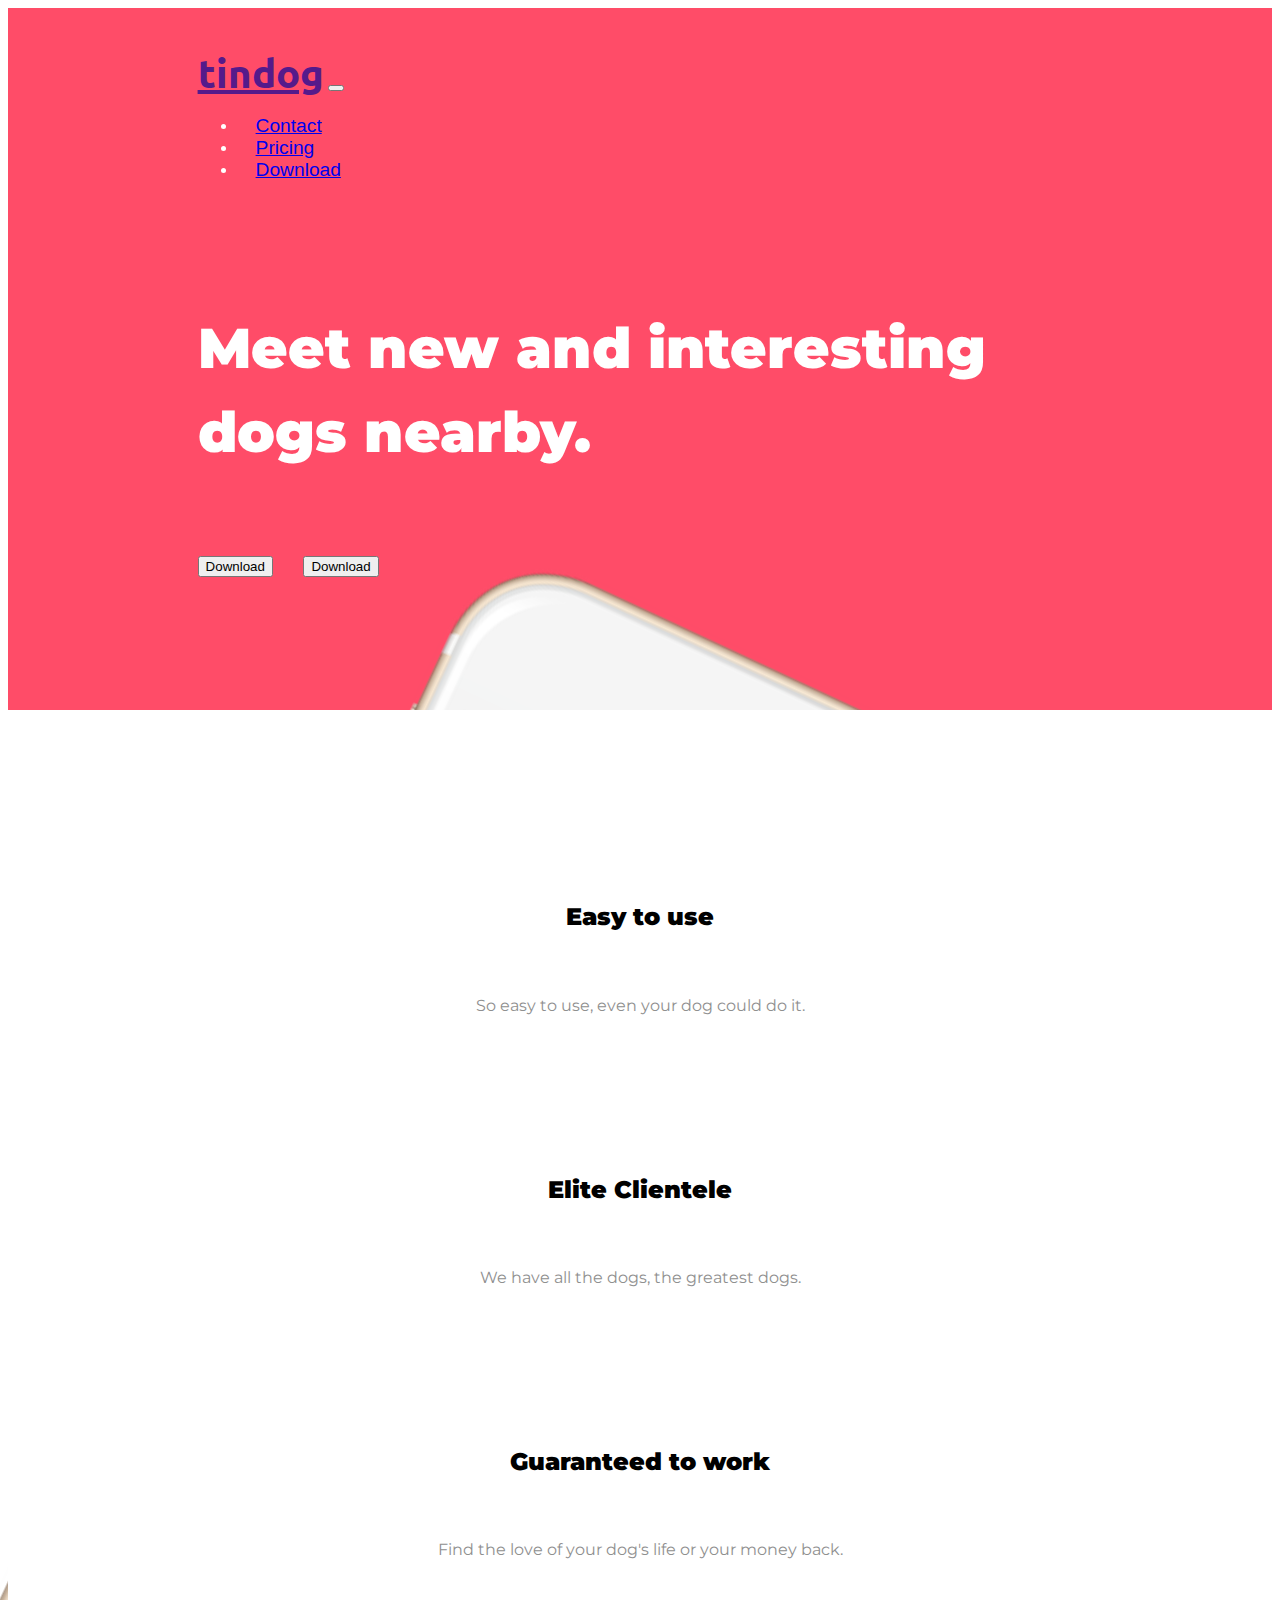
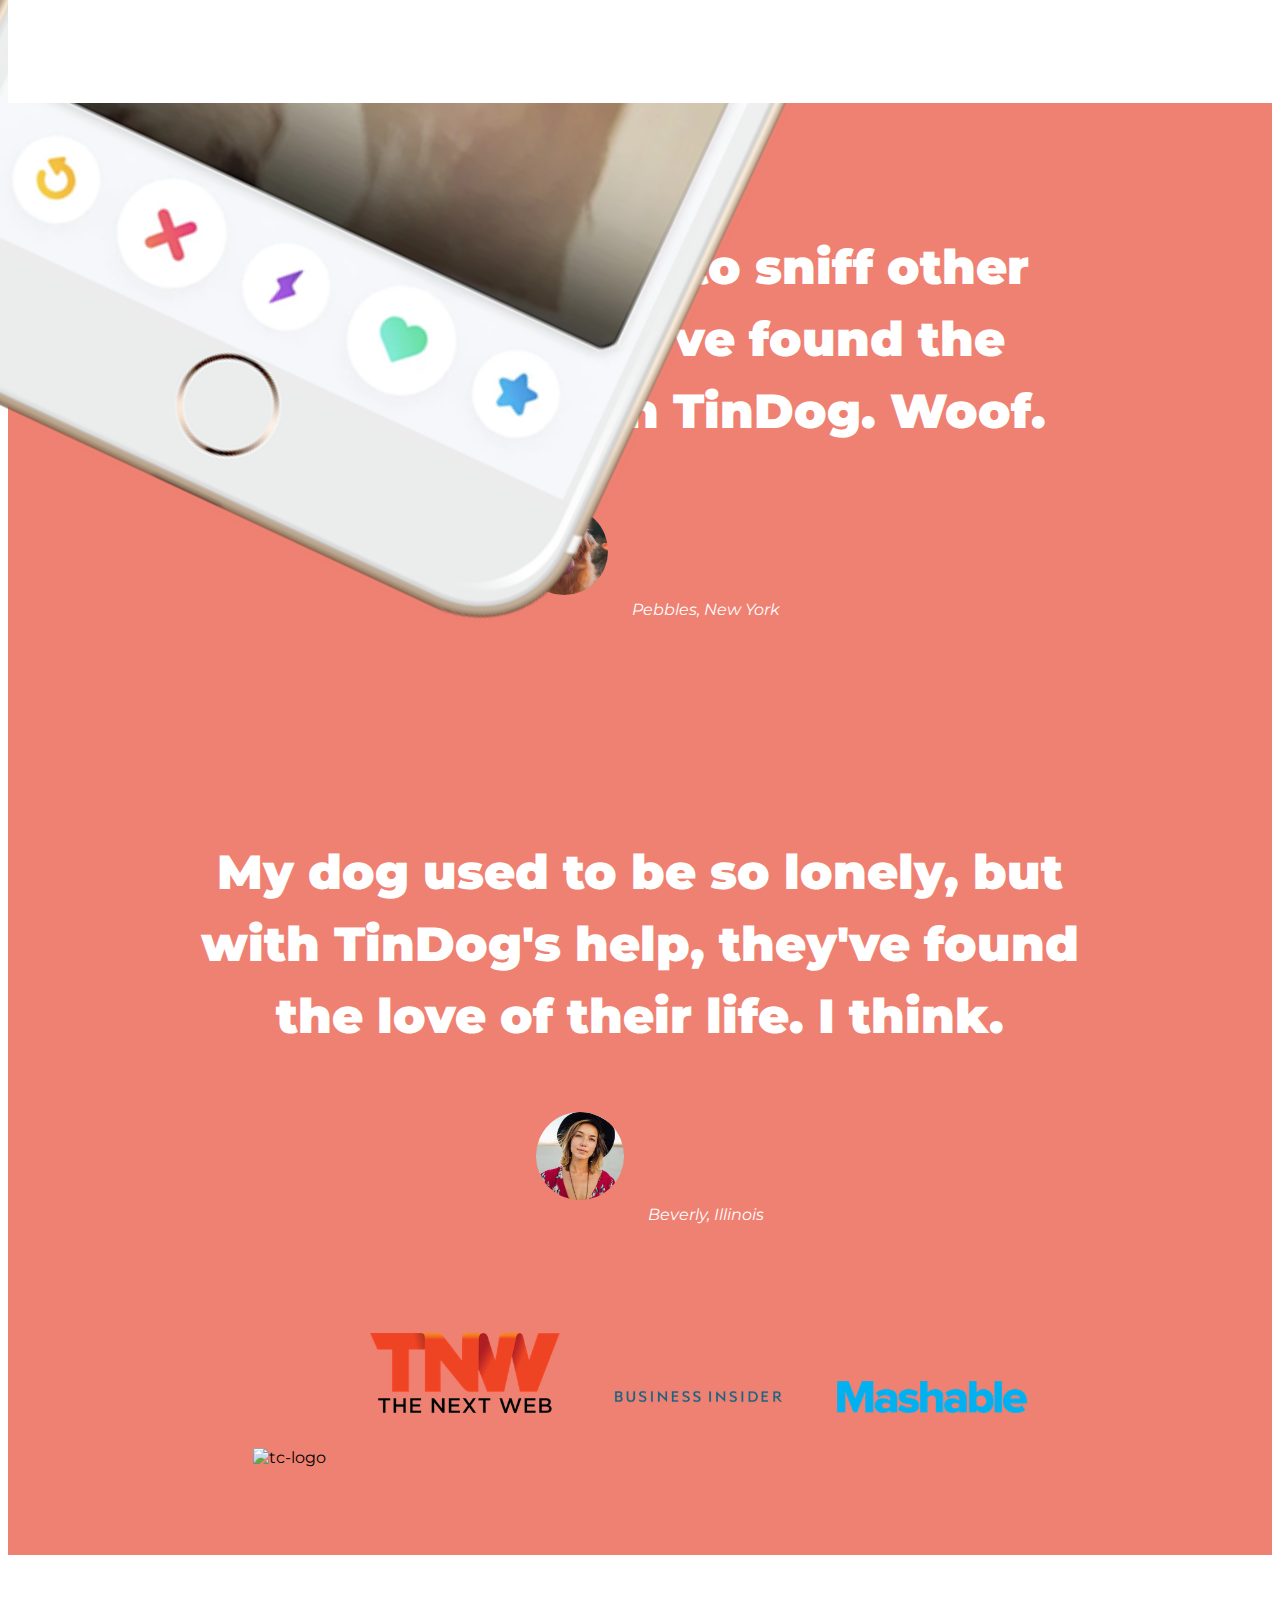
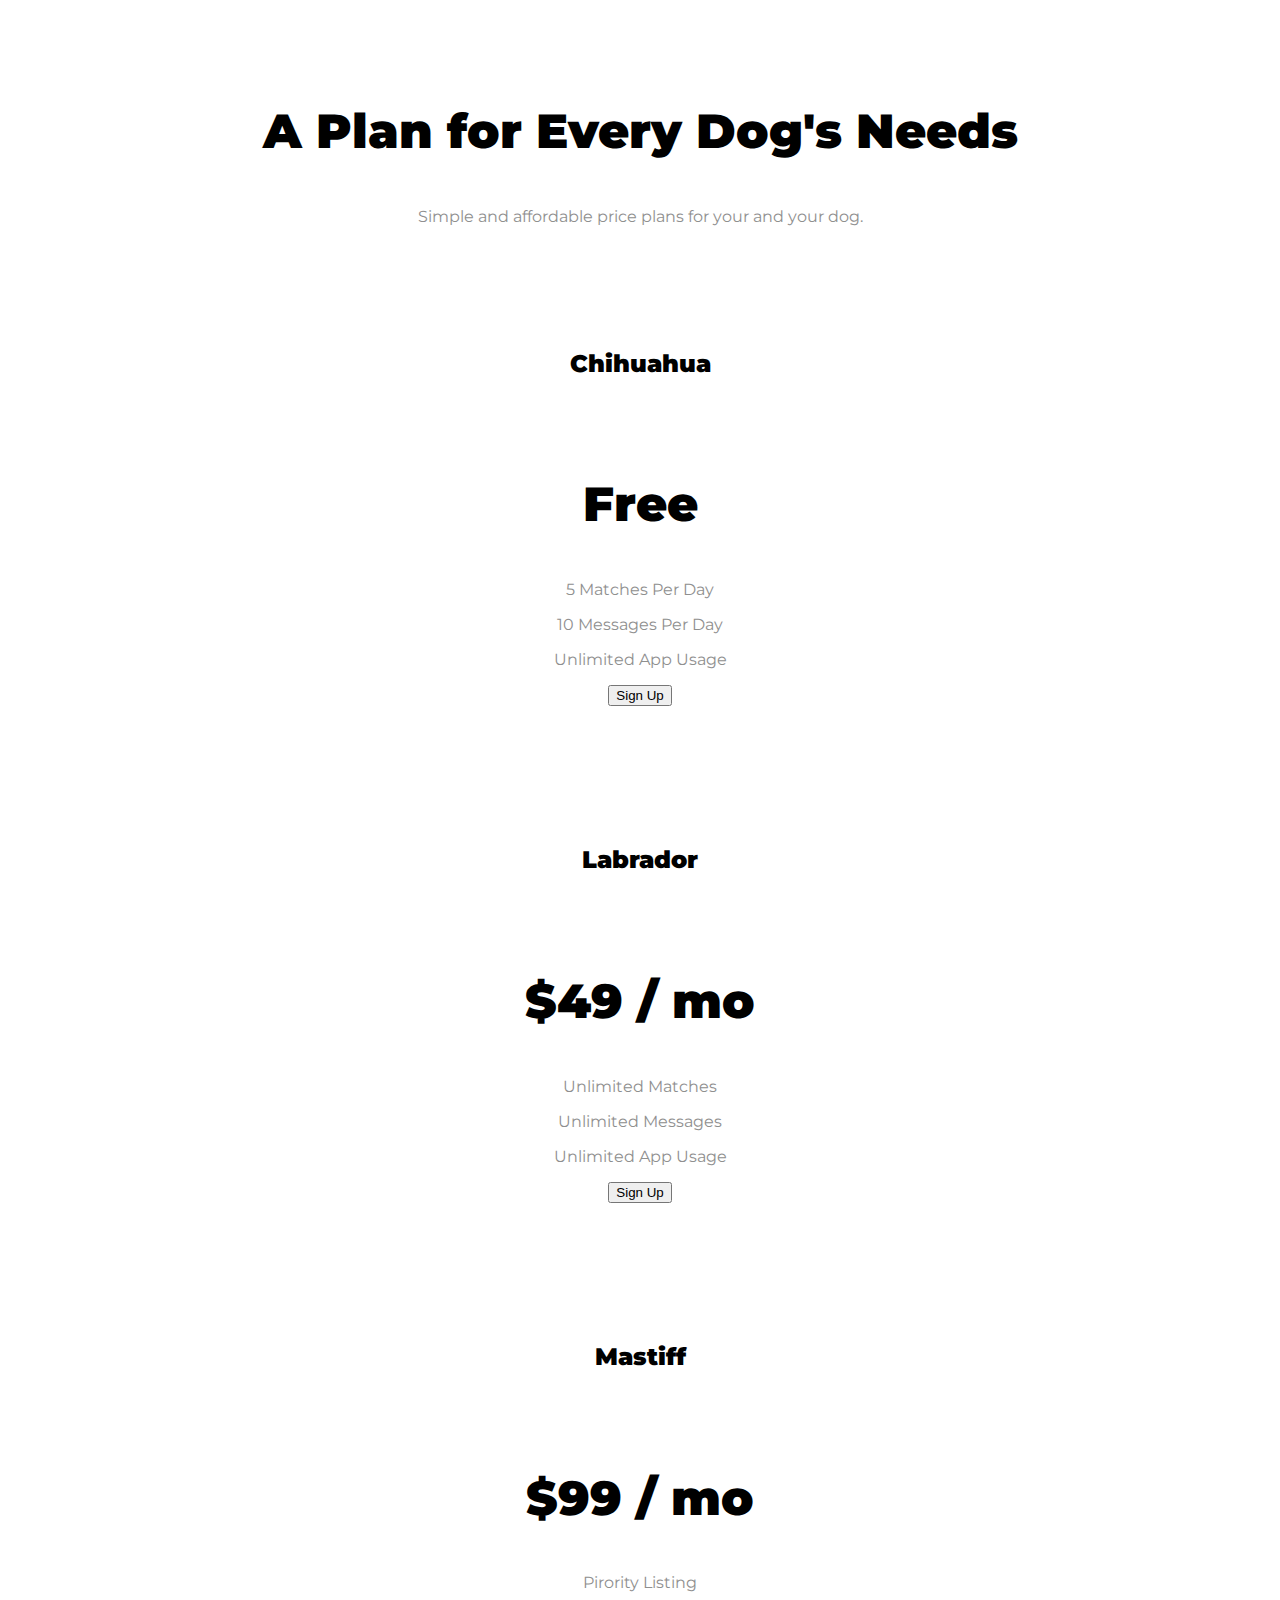
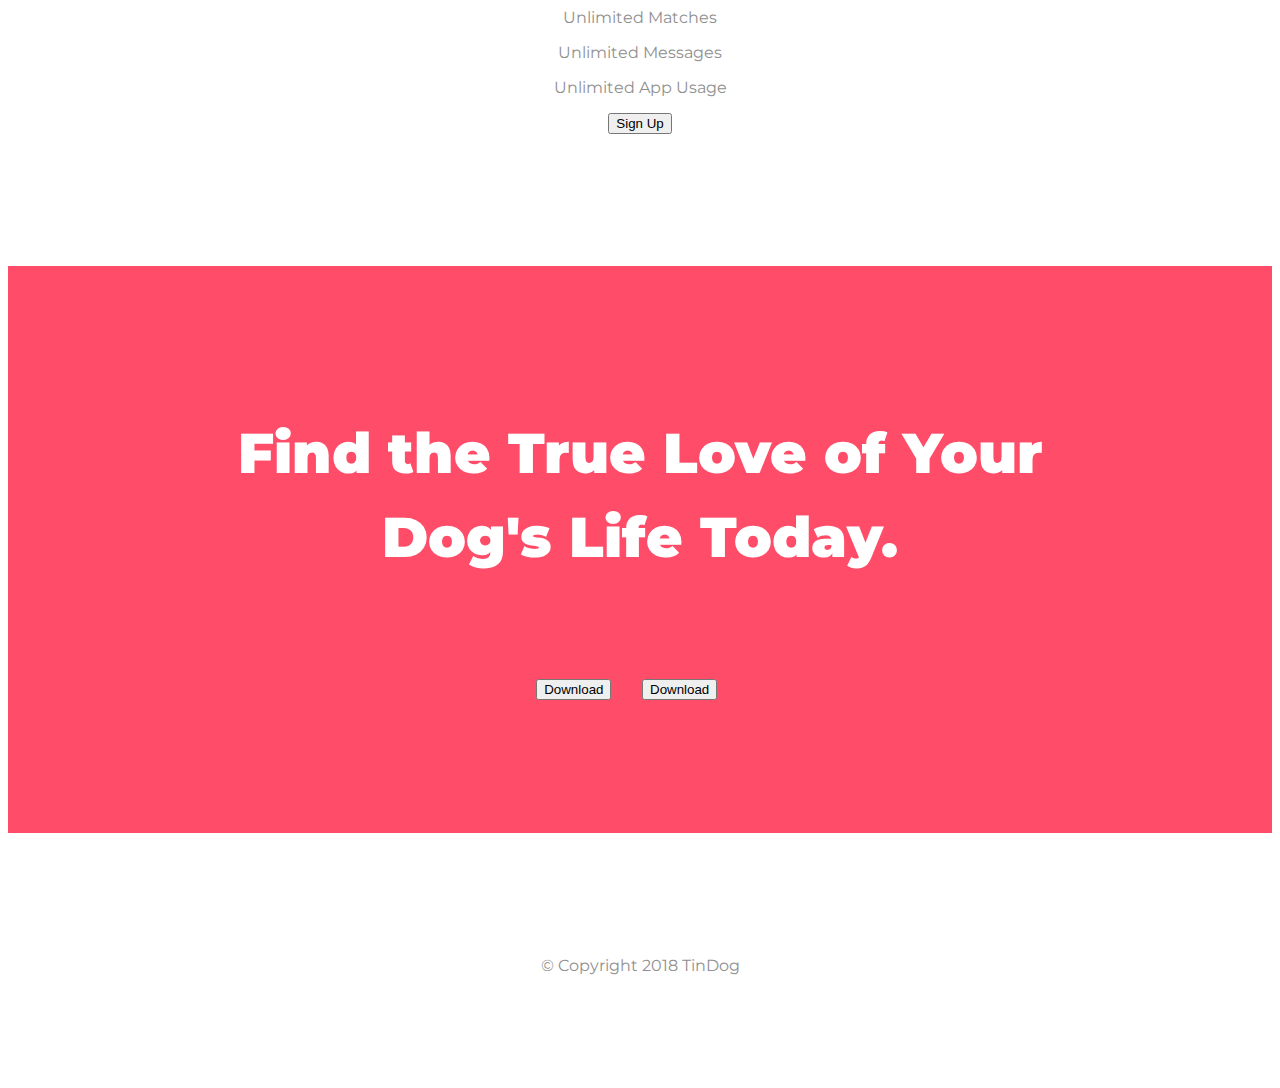
==== commit abb25476: "Refactor css on the tindog project" ====
--- a/section7/tindog/index.html
+++ b/section7/tindog/index.html
@@ -55,7 +55,7 @@
       <!-- Title -->
       <div class="row">
         <div class="col-lg-6">
-          <h1>Meet new and interesting dogs nearby.</h1>
+          <h1 class="big-heading">Meet new and interesting dogs nearby.</h1>
           <button type="button" class="btn btn-dark btn-lg download-button"><span class="fab fa-apple"></span> Download</button>
           <button type="button" class="btn btn-outline-light btn-lg download-button"><span class="fab fa-google-play"></span> Download</button>
         </div>
@@ -73,26 +73,30 @@
 
   <section id="features">
 
-    <div class="row">
-
-      <div class="col-lg-4 feature-box">
-        <span class="fas fa-check-circle fa-4x icon"></span>
-        <h3>Easy to use</h3>
-        <p>So easy to use, even your dog could do it.</p>
-      </div>
+    <div class="container-fluid">
+
+      <div class="row">
+
+        <div class="col-lg-4 feature-box">
+          <span class="fas fa-check-circle fa-4x icon"></span>
+          <h3 class="feature-title">Easy to use</h3>
+          <p>So easy to use, even your dog could do it.</p>
+        </div>
+          
+        <div class="col-lg-4 feature-box">
+          <span class="fas fa-bullseye fa-4x icon"></span>
+          <h3 class="feature-title">Elite Clientele</h3>
+          <p>We have all the dogs, the greatest dogs.</p>
+        </div>
+
+        <div class="col-lg-4 feature-box">
+          <span class="fas fa-heart fa-4x icon"></span>
+          <h3 class="feature-title">Guaranteed to work</h3>
+          <p>Find the love of your dog's life or your money back.</p>
+        </div>
         
-      <div class="col-lg-4 feature-box">
-        <span class="fas fa-bullseye fa-4x icon"></span>
-        <h3>Elite Clientele</h3>
-        <p>We have all the dogs, the greatest dogs.</p>
-      </div>
-
-      <div class="col-lg-4 feature-box">
-        <span class="fas fa-heart fa-4x icon"></span>
-        <h3>Guaranteed to work</h3>
-        <p>Find the love of your dog's life or your money back.</p>
-      </div>
-      
+      </div>
+        
     </div>
 
   </section>
@@ -105,12 +109,12 @@
     <div id = "testimonial-carousel" class="carousel slide" data-ride="false">
 
       <div class="carousel-inner">
-        <div class="carousel-item active">
-          <h2>I no longer have to sniff other dogs for love. I've found the hottest Corgi on TinDog. Woof.</h2>
+        <div class="carousel-item active container-fluid">
+          <h2 class="testimonial-text">I no longer have to sniff other dogs for love. I've found the hottest Corgi on TinDog. Woof.</h2>
           <img class="testimonial-image" src="images/dog-img.jpg" alt="dog-profile">
           <em>Pebbles, New York</em>
         </div>
-        <div class="carousel-item">
+        <div class="carousel-item container-fluid">
           <h2 class="testimonial-text">My dog used to be so lonely, but with TinDog's help, they've found the love of their life. I think.</h2>
           <img class="testimonial-image" src="images/lady-img.jpg" alt="lady-profile">
           <em>Beverly, Illinois</em>
@@ -144,7 +148,7 @@
 
   <section id="pricing">
 
-    <h2>A Plan for Every Dog's Needs</h2>
+    <h2 class="section-heading">A Plan for Every Dog's Needs</h2>
     <p>Simple and affordable price plans for your and your dog.</p>
 
     <div class="row">
@@ -152,10 +156,10 @@
       <div class="pricing-column col-lg-4 col-md-6">
         <div class="card">
           <div class="card-header">
-            <h3>Chihuahua</h3>
+            <h3 class="pricing-title">Chihuahua</h3>
           </div>
           <div class="card-body">
-            <h2>Free</h2>
+            <h2 class="price-text">Free</h2>
             <p>5 Matches Per Day</p>
             <p>10 Messages Per Day</p>
             <p>Unlimited App Usage</p>
@@ -167,10 +171,10 @@
       <div class="pricing-column col-lg-4 col-md-6">
         <div class="card">
           <div class="card-header">
-            <h3>Labrador</h3>
+            <h3 class="pricing-title">Labrador</h3>
           </div>
           <div class="card-body">
-            <h2>$49 / mo</h2>
+            <h2 class="price-text">$49 / mo</h2>
             <p>Unlimited Matches</p>
             <p>Unlimited Messages</p>
             <p>Unlimited App Usage</p>
@@ -182,10 +186,10 @@
       <div class="pricing-column col-lg-4 col-md-12">
         <div class="card">
           <div class="card-header">
-            <h3>Mastiff</h3>
+            <h3 class="pricing-title">Mastiff</h3>
           </div>
           <div class="card-body">
-            <h2>$99 / mo</h2>
+            <h2 class="price-text">$99 / mo</h2>
             <p>Pirority Listing</p>
             <p>Unlimited Matches</p>
             <p>Unlimited Messages</p>
@@ -204,10 +208,13 @@
 
   <section id="cta">
 
-    <h3 class="cta-heading">Find the True Love of Your Dog's Life Today.</h3>
-    <button type="button" class="btn btn-dark btn-lg download-button"><span class="fab fa-apple"></span> Download</button>
-    <button type="button" class="btn btn-light btn-lg download-button"><span class="fab fa-google-play"></span> Download</button>
+    <div class="container-fluid">
+    
+      <h3 class="big-heading">Find the True Love of Your Dog's Life Today.</h3>
+      <button type="button" class="btn btn-dark btn-lg download-button"><span class="fab fa-apple"></span> Download</button>
+      <button type="button" class="btn btn-light btn-lg download-button"><span class="fab fa-google-play"></span> Download</button>
   
+      </div>
 
   </section>
 
@@ -216,11 +223,15 @@
 
   <footer id="footer">
 
-    <span class="social-icon fab fa-facebook-f"></span>
-    <span class="social-icon fab fa-twitter"></span>
-    <span class="social-icon fab fa-instagram"></span>
-    <span class="social-icon fas fa-envelope"></span>
-    <p>© Copyright 2018 TinDog</p>
+    <div class="container-fluid">
+
+      <span class="social-icon fab fa-facebook-f"></span>
+      <span class="social-icon fab fa-twitter"></span>
+      <span class="social-icon fab fa-instagram"></span>
+      <span class="social-icon fas fa-envelope"></span>
+      <p>© Copyright 2018 TinDog</p>
+      
+    </div>
 
   </footer>
 
--- a/section7/tindog/css/styles.css
+++ b/section7/tindog/css/styles.css
@@ -1,39 +1,32 @@
 body {
     font-family: 'Montserrat', sans-serif;
+    text-align: center;
 }
 
-h1 {
+h1, h2, h3, h4, h5, h6 {
+    font-family: 'Montserrat', sans-serif;
+    font-weight: 900;
+}
+
+p {
+    color: #8f8f8f;
+}
+
+.container-fluid {
+    padding: 7% 15%;
+}
+
+/* Headings */
+.big-heading {
     font-family: 'Montserrat', sans-serif;
     font-size: 3.5rem;
     font-weight: 900;
     line-height: 1.5;
 }
 
-h2 {
-    font-family: 'Montserrat', sans-serif;
+.section-heading {
     font-size: 3rem;
-    font-weight: 900;
     line-height: 1.5;
-}
-
-h3 {
-    font-family: 'Monserrat', sans-serif;
-    font-size: 1.5rem;
-    font-weight: bold;
-    padding: 5%;
-}
-
-p {
-    color: #8f8f8f;
-}
-
-#title {
-    background-color: #ff4c68;
-    color: white;
-}
-
-.container-fluid {
-    padding: 3% 15% 7%;
 }
 
 /* Navigation Bar */
@@ -57,6 +50,18 @@
     font-weight: 300;
 }
 
+/* Title Section */
+
+#title {
+    background-color: #ff4c68;
+    color: white;
+    text-align: left;
+}
+
+#title .container-fluid {
+    padding: 3% 15% 7%;
+}
+
 /* Download Buttons */
 .download-button {
     margin: 5% 3% 5% 0;
@@ -72,13 +77,11 @@
 
 /* Features Section */
 #features {
-    padding: 7% 15%;
     background-color: white;
     position: relative;
 }
 
 .feature-box {
-    text-align: center;
     padding: 4.5%;
 }
 
@@ -91,11 +94,15 @@
     color: #ff4c68;
 }
 
+.feature-title {
+    font-size: 1.5rem;
+    padding: 5%;
+}
+
 /* Testimonial Section */
 
 #testimonials {
     background-color: #ef8172;
-    text-align: center;
     color: #fff;
 }
 
@@ -105,13 +112,13 @@
     margin: 20px;
 }
 
-.carousel-item {
-    padding: 7% 15%;
+.testimonial-text {
+    font-size: 3rem;
+    line-height: 1.5;
 }
 
 #press {
     background-color: #ef8172;
-    text-align: center;
     padding-bottom: 3%;
 }
 
@@ -124,34 +131,29 @@
 
 #pricing {
     padding: 100px;
-    text-align: center;
 }
 
 .pricing-column {
     padding: 3% 2%;
 }
 
+.price-text {
+    font-size: 3rem;
+    line-height: 1.5;
+}
+
+.pricing-title {
+    font-size: 1.5rem;
+    padding: 5%;
+}
+
 /* Call to Action Section */
 #cta {
     background-color: #ff4c68;
-    text-align: center;
     color: #fff;
 }
 
-.cta-heading {
-    font-family: 'Montserrat', sans-serif;
-    font-size: 3.5rem;
-    font-weight: 900;
-    line-height: 1.5;
-    padding: 7% 15%;
-}
-
 /* Footer Section */
-#footer {
-    padding: 7% 15%;
-    text-align: center;
-}
-
 .social-icon {
     margin: 20px 10px;
 }
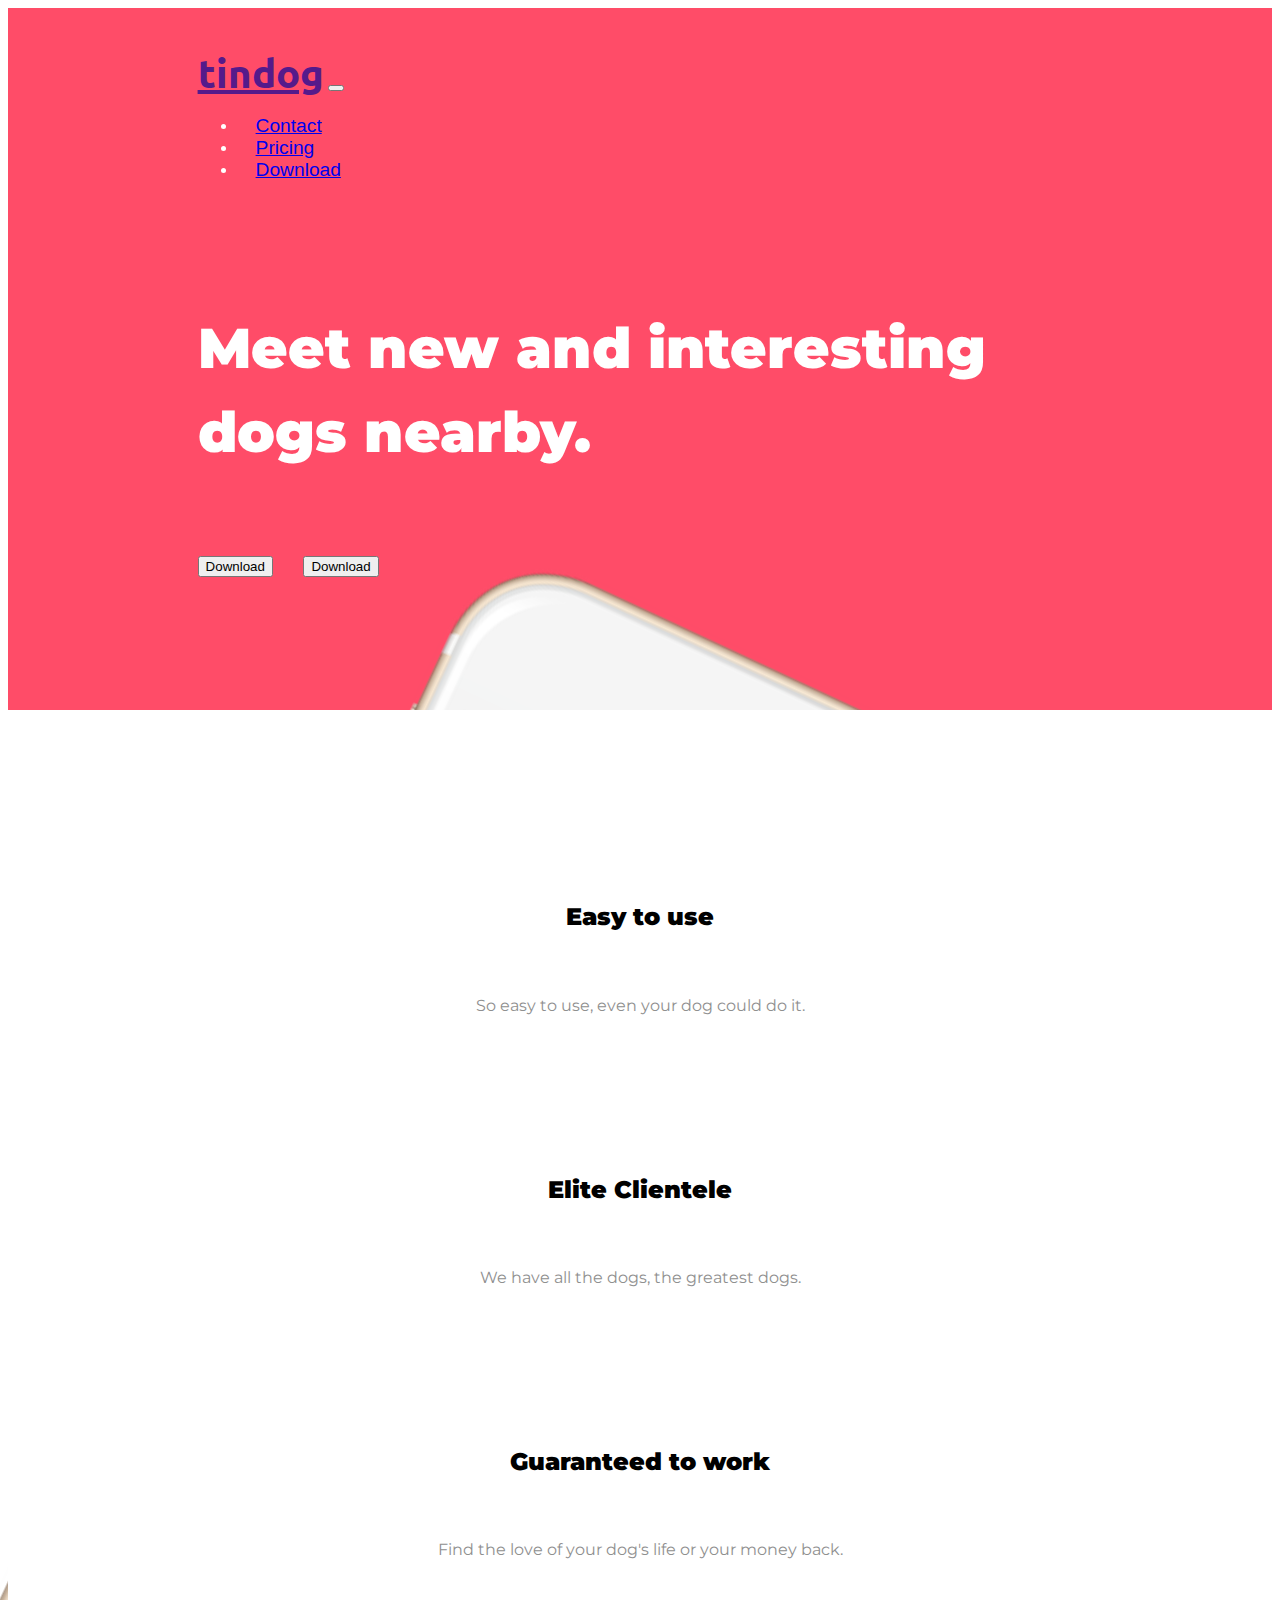
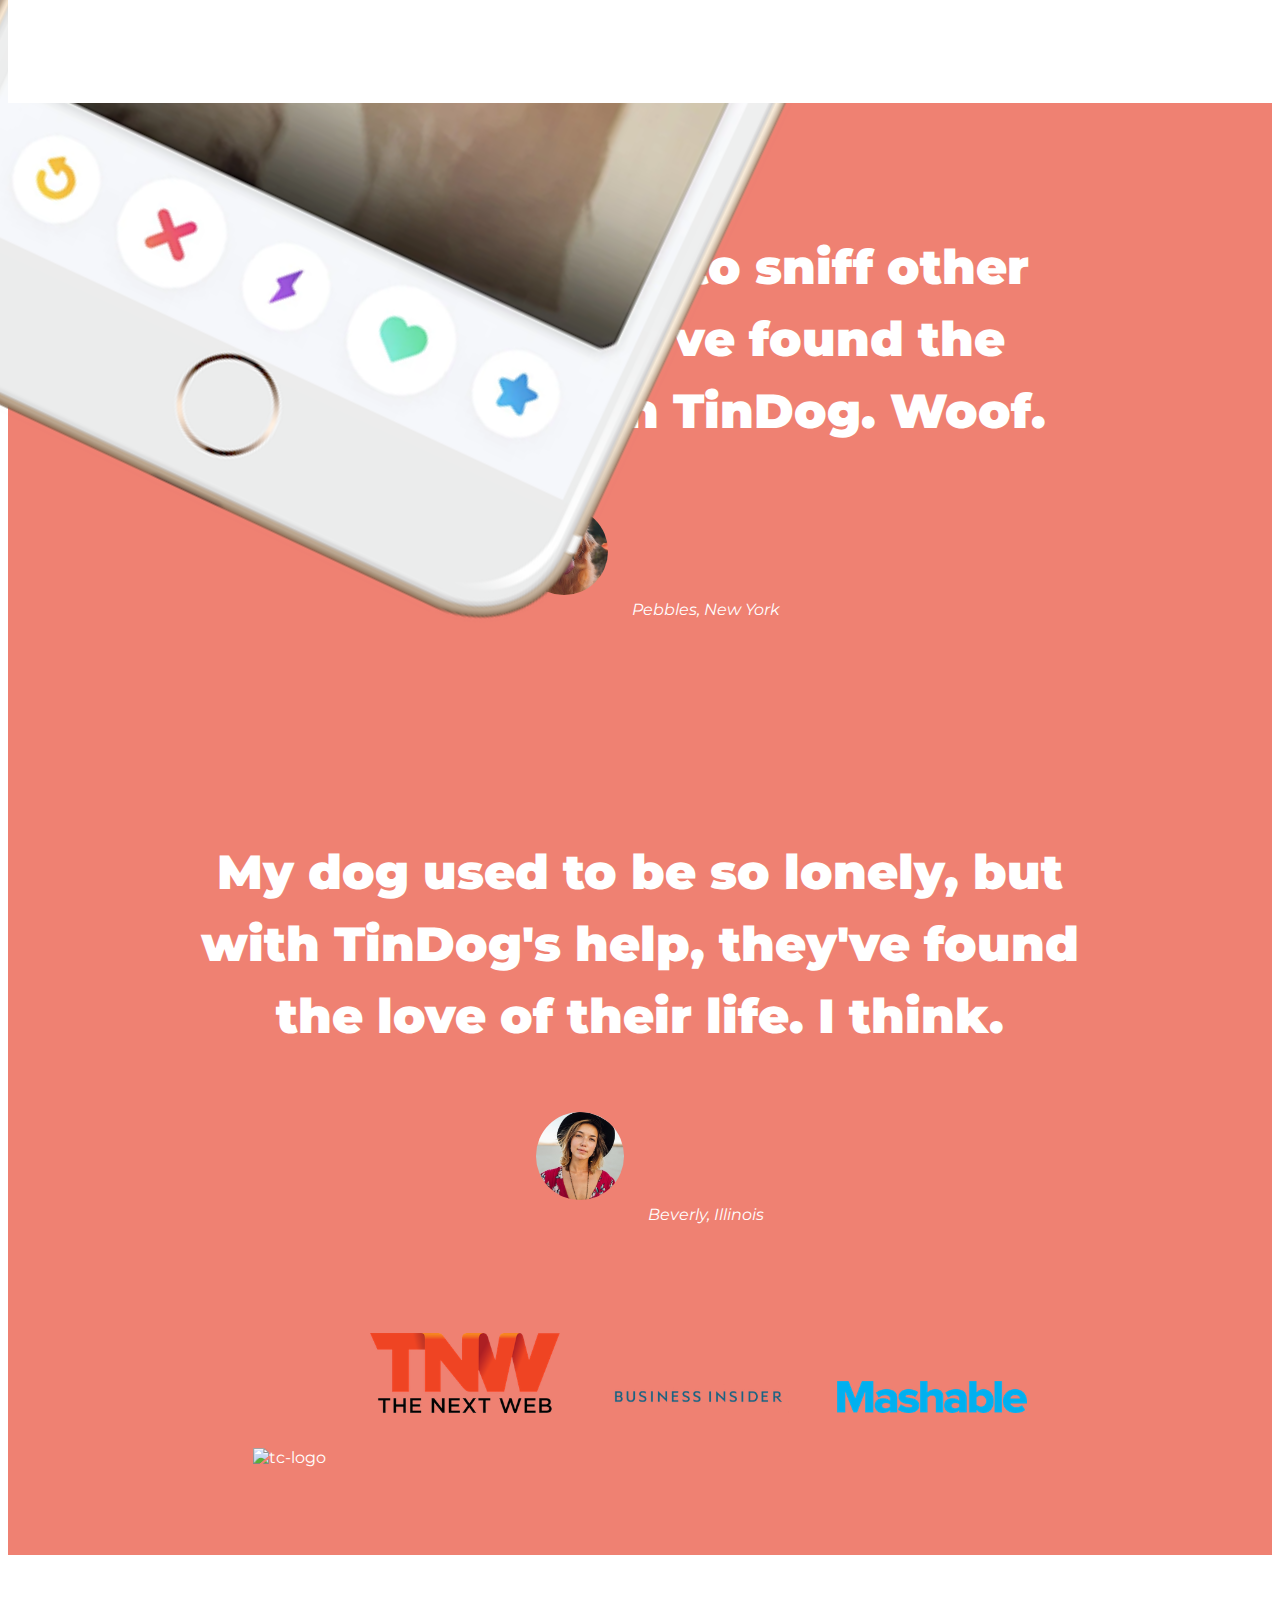
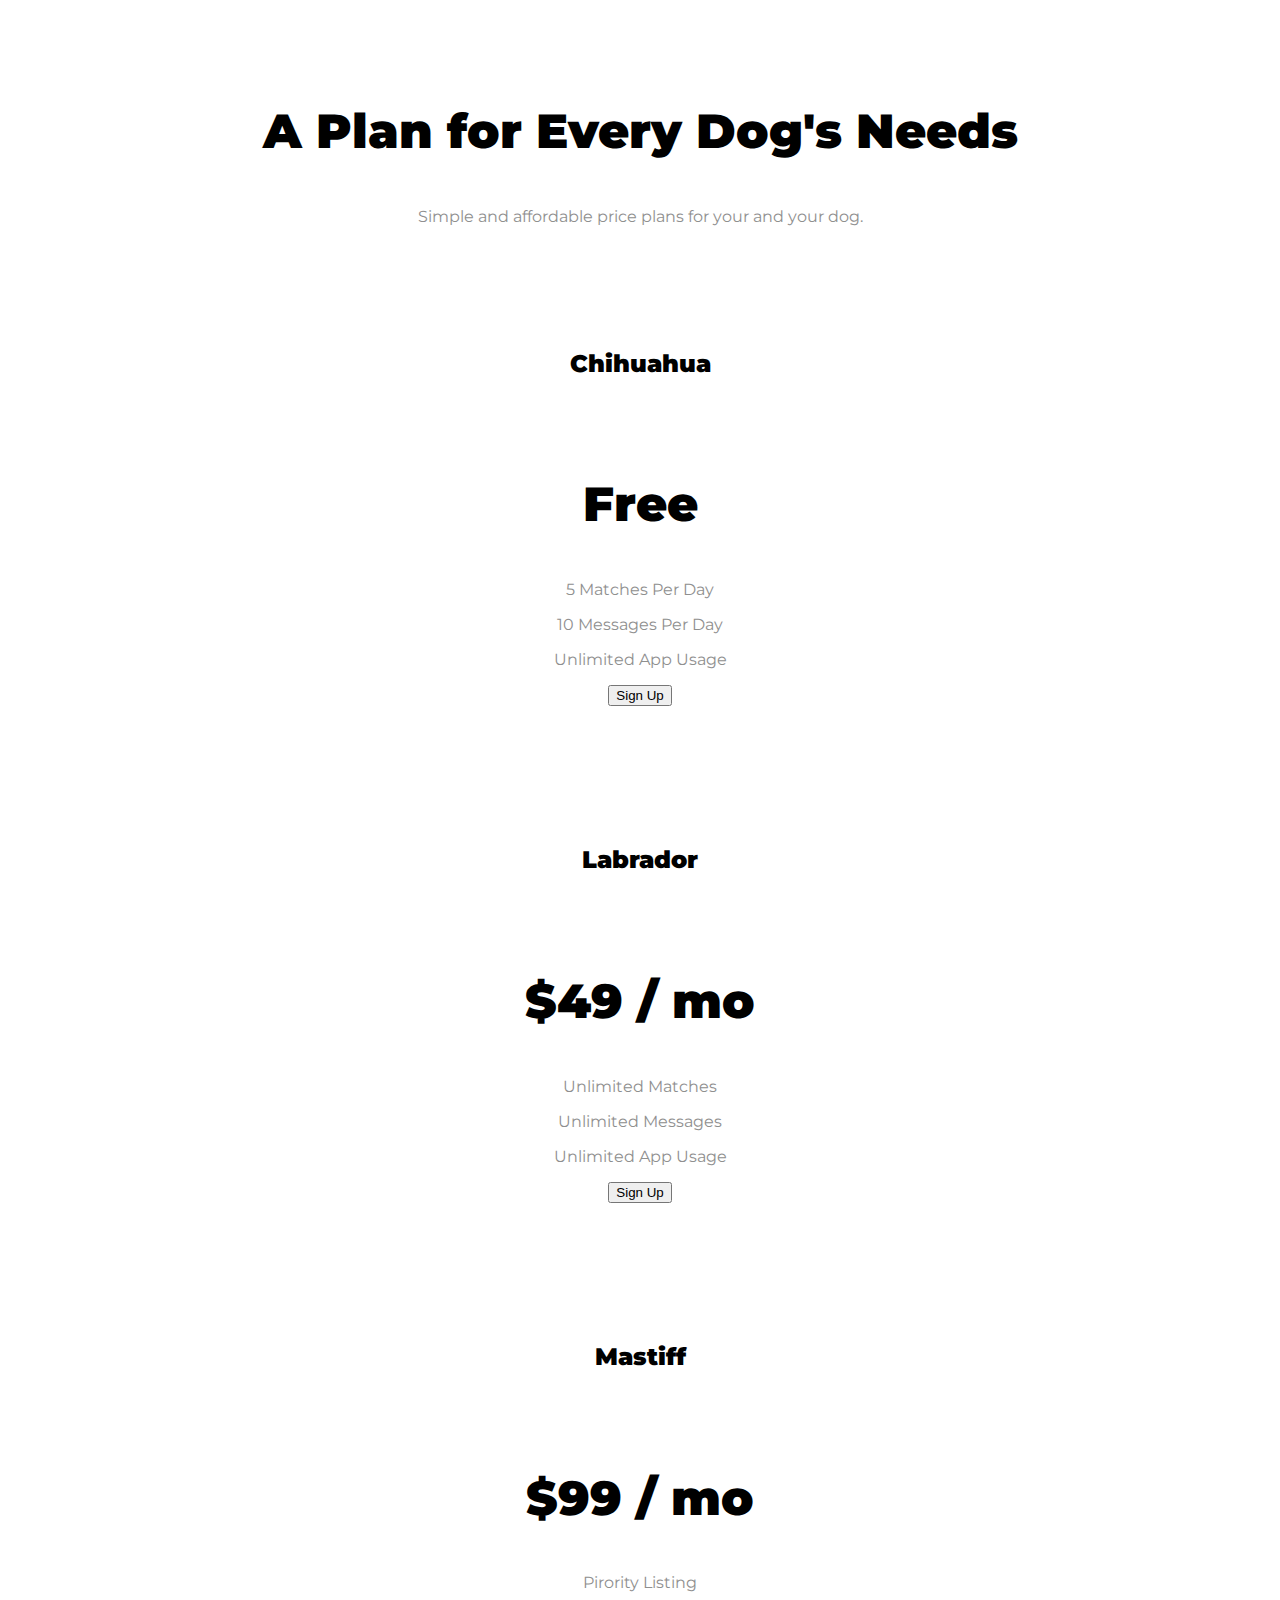
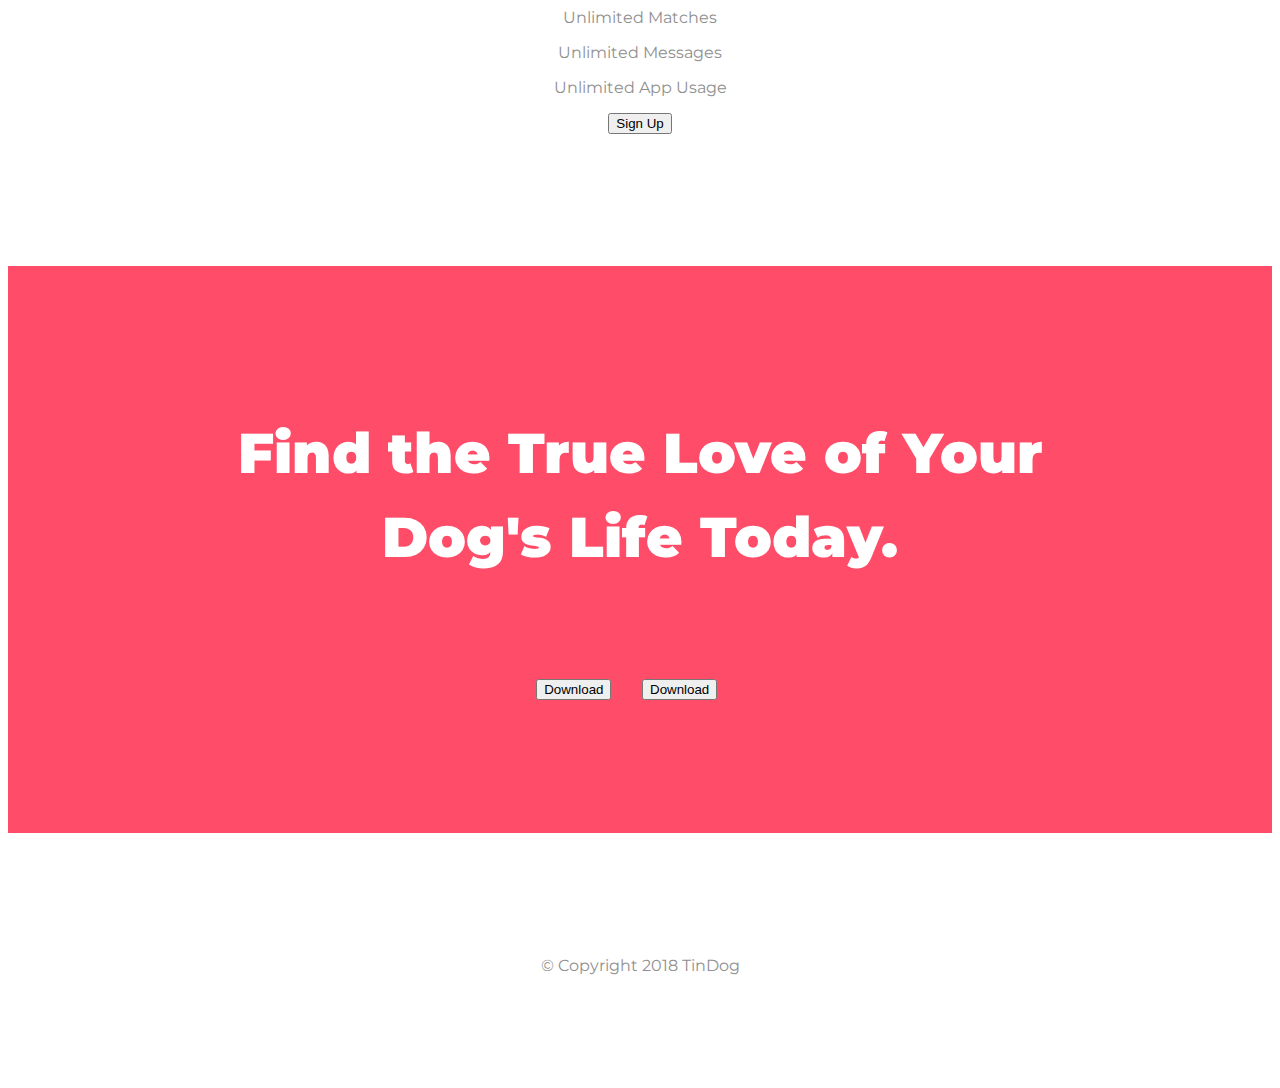
==== commit 6223111b: "Refactor css on the tindog project" ====
--- a/section7/tindog/index.html
+++ b/section7/tindog/index.html
@@ -26,7 +26,7 @@
 
 <body>
 
-  <section id="title">
+  <section id="title" class="colored-section">
 
     <div class="container-fluid">
 
@@ -71,7 +71,7 @@
 
   <!-- Features -->
 
-  <section id="features">
+  <section id="features" class="white-section">
 
     <div class="container-fluid">
 
@@ -104,7 +104,7 @@
 
   <!-- Testimonials -->
 
-  <section id="testimonials">
+  <section id="testimonials" class="colored-section">
 
     <div id = "testimonial-carousel" class="carousel slide" data-ride="false">
 
@@ -134,7 +134,7 @@
 
   <!-- Press -->
 
-  <section id="press">
+  <section id="press" class="colored-section">
 
     <img class="press-image" src="images/techcrunch.png" alt="tc-logo">
     <img class="press-image" src="images/tnw.png" alt="tnw-logo">
@@ -146,7 +146,7 @@
 
   <!-- Pricing -->
 
-  <section id="pricing">
+  <section id="pricing" class="white-section">
 
     <h2 class="section-heading">A Plan for Every Dog's Needs</h2>
     <p>Simple and affordable price plans for your and your dog.</p>
@@ -206,7 +206,7 @@
 
   <!-- Call to Action -->
 
-  <section id="cta">
+  <section id="cta" class="colored-section">
 
     <div class="container-fluid">
     
@@ -221,7 +221,7 @@
 
   <!-- Footer -->
 
-  <footer id="footer">
+  <footer id="footer" class="white-section">
 
     <div class="container-fluid">
 
@@ -230,7 +230,7 @@
       <span class="social-icon fab fa-instagram"></span>
       <span class="social-icon fas fa-envelope"></span>
       <p>© Copyright 2018 TinDog</p>
-      
+
     </div>
 
   </footer>
--- a/section7/tindog/css/styles.css
+++ b/section7/tindog/css/styles.css
@@ -12,10 +12,6 @@
     color: #8f8f8f;
 }
 
-.container-fluid {
-    padding: 7% 15%;
-}
-
 /* Headings */
 .big-heading {
     font-family: 'Montserrat', sans-serif;
@@ -27,6 +23,21 @@
 .section-heading {
     font-size: 3rem;
     line-height: 1.5;
+}
+
+/* Containers */
+.container-fluid {
+    padding: 7% 15%;
+}
+
+/* Sections */
+.colored-section {
+    background-color: #ff4c68;
+    color: white;
+}
+
+.white-section {
+    background-color: white;
 }
 
 /* Navigation Bar */
@@ -52,13 +63,8 @@
 
 /* Title Section */
 
-#title {
-    background-color: #ff4c68;
-    color: white;
+#title .container-fluid {
     text-align: left;
-}
-
-#title .container-fluid {
     padding: 3% 15% 7%;
 }
 
@@ -77,7 +83,6 @@
 
 /* Features Section */
 #features {
-    background-color: white;
     position: relative;
 }
 
@@ -103,7 +108,6 @@
 
 #testimonials {
     background-color: #ef8172;
-    color: #fff;
 }
 
 .testimonial-image {
@@ -147,12 +151,6 @@
     padding: 5%;
 }
 
-/* Call to Action Section */
-#cta {
-    background-color: #ff4c68;
-    color: #fff;
-}
-
 /* Footer Section */
 .social-icon {
     margin: 20px 10px;
@@ -168,4 +166,4 @@
         position: static;
         transform: rotate(0);
     }
-}+}
